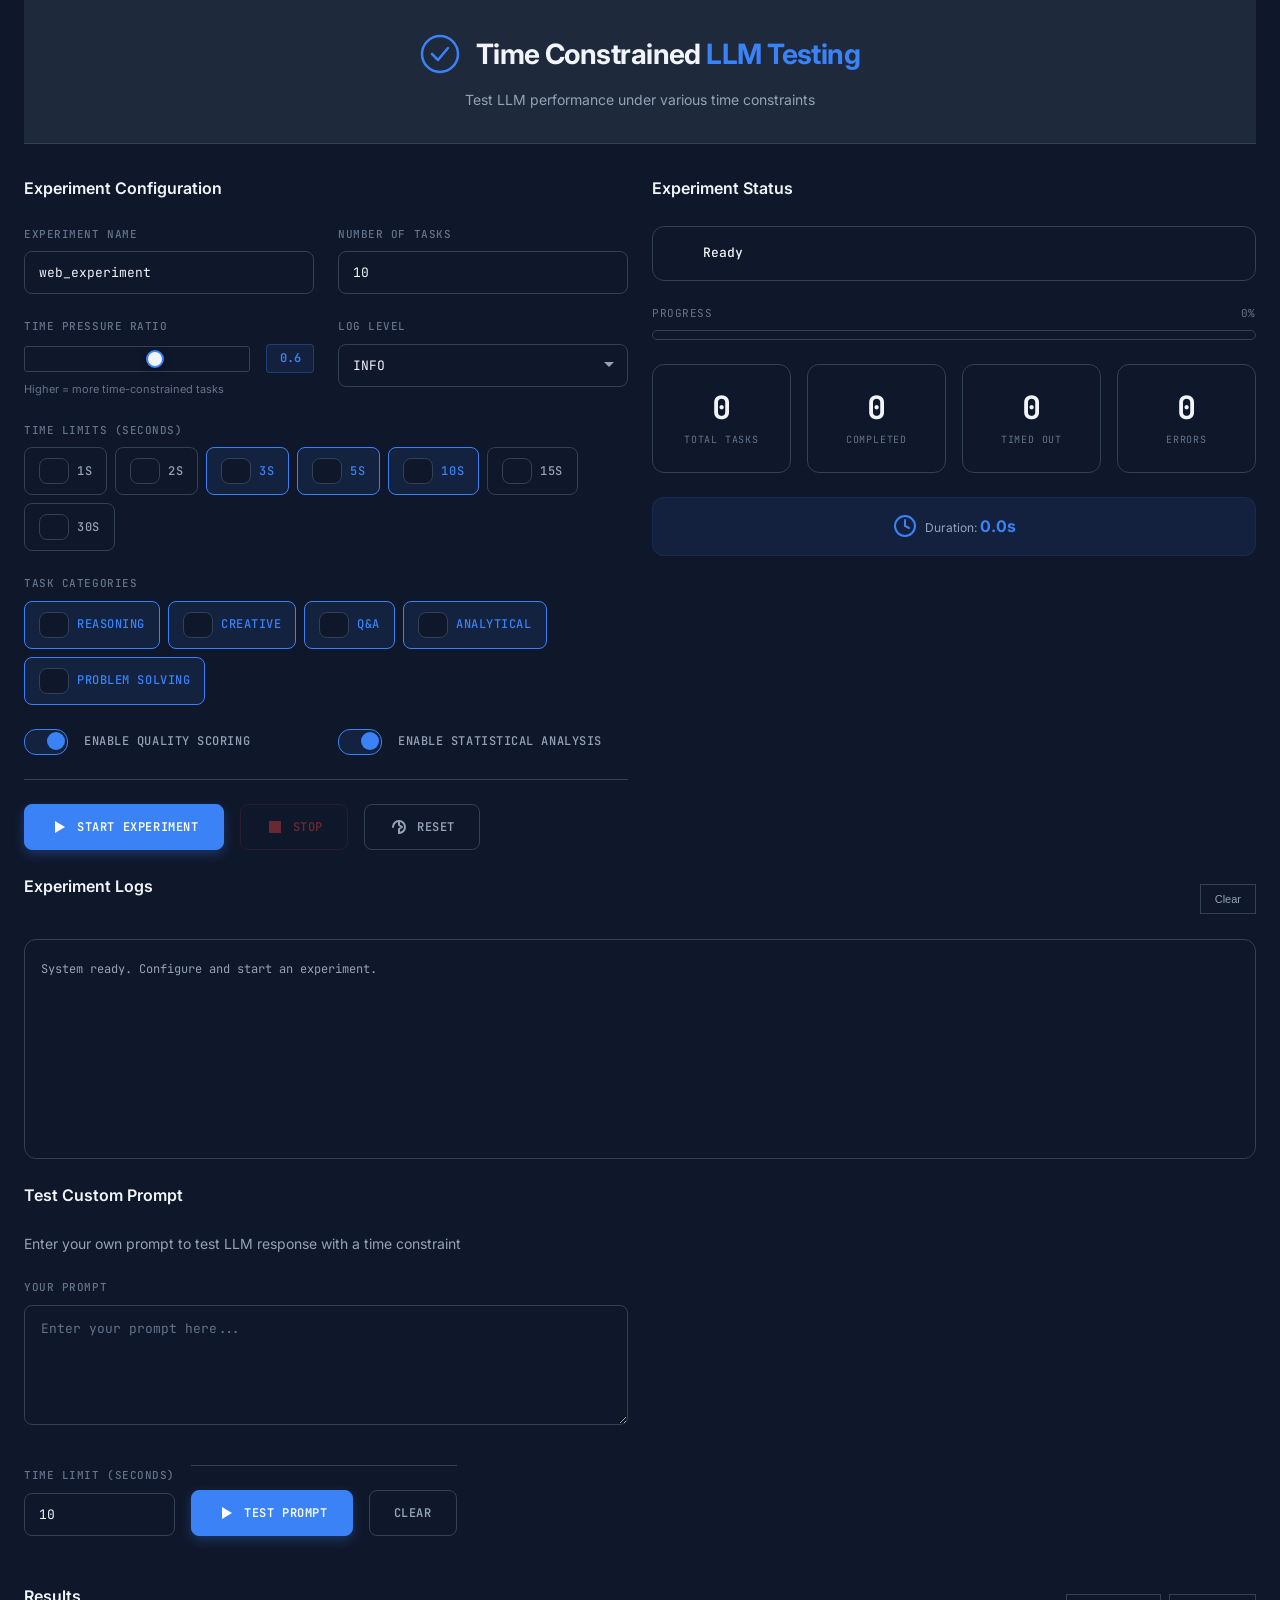
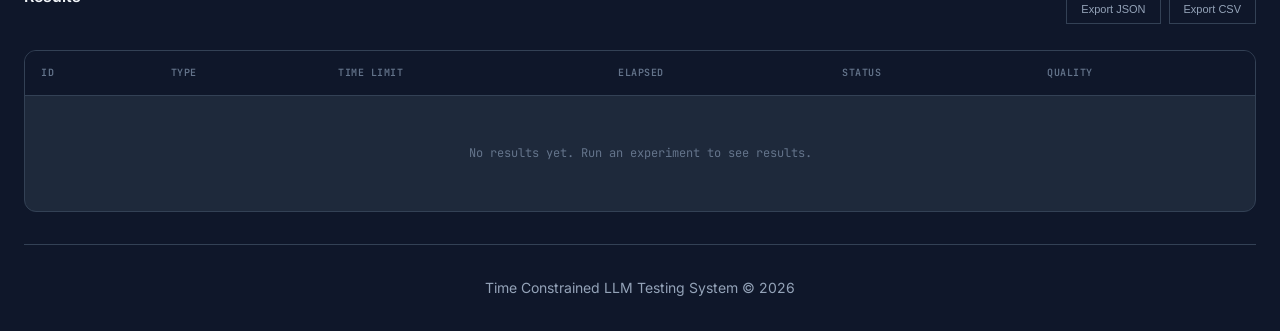
==== templates/experiment.html @ 4fe60a89 "feat: Redesign UI with professional home page and improved styling Changes: - Add new home page (tem" ====
<!DOCTYPE html>
<html lang="en">
<head>
    <meta charset="UTF-8">
    <meta name="viewport" content="width=device-width, initial-scale=1.0">
    <title>Time Constrained LLM Testing System</title>
    <link rel="stylesheet" href="/static/styles.css">
    <link href="https://fonts.googleapis.com/css2?family=Inter:wght@300;400;500;600;700&display=swap" rel="stylesheet">
</head>
<body>
    <div class="container">
        <header class="header">
            <div class="header-content">
                <div class="logo">
                    <svg width="44" height="44" viewBox="0 0 40 40" fill="none" xmlns="http://www.w3.org/2000/svg">
                        <circle cx="20" cy="20" r="18" stroke="#3b82f6" stroke-width="2.5"/>
                        <path d="M12 20L18 26L28 14" stroke="#3b82f6" stroke-width="2.5" stroke-linecap="round" stroke-linejoin="round"/>
                    </svg>
                    <h1>Time Constrained <span>LLM Testing</span></h1>
                </div>
                <p class="subtitle">Test LLM performance under various time constraints</p>
            </div>
        </header>

        <main class="main-content">
            <!-- Configuration Panel -->
            <section class="config-panel">
                <h2>Experiment Configuration</h2>
                <form id="experimentForm">
                    <div class="form-grid">
                        <div class="form-group">
                            <label for="experiment_name">Experiment Name</label>
                            <input type="text" id="experiment_name" name="experiment_name" value="web_experiment" placeholder="Enter experiment name">
                        </div>

                        <div class="form-group">
                            <label for="task_count">Number of Tasks</label>
                            <input type="number" id="task_count" name="task_count" value="10" min="1" max="100">
                        </div>

                        <div class="form-group">
                            <label for="time_pressure_ratio">Time Pressure Ratio</label>
                            <div class="slider-container">
                                <input type="range" id="time_pressure_ratio" name="time_pressure_ratio" min="0" max="1" step="0.1" value="0.6">
                                <span class="slider-value" id="pressure_value">0.6</span>
                            </div>
                            <small>Higher = more time-constrained tasks</small>
                        </div>

                        <div class="form-group">
                            <label for="log_level">Log Level</label>
                            <select id="log_level" name="log_level">
                                <option value="DEBUG">DEBUG</option>
                                <option value="INFO" selected>INFO</option>
                                <option value="WARNING">WARNING</option>
                                <option value="ERROR">ERROR</option>
                            </select>
                        </div>

                        <div class="form-group full-width">
                            <label>Time Limits (seconds)</label>
                            <div class="checkbox-group" id="time_limits">
                                <label class="checkbox-label">
                                    <input type="checkbox" name="time_limits" value="1.0">
                                    <span>1s</span>
                                </label>
                                <label class="checkbox-label">
                                    <input type="checkbox" name="time_limits" value="2.0">
                                    <span>2s</span>
                                </label>
                                <label class="checkbox-label">
                                    <input type="checkbox" name="time_limits" value="3.0" checked>
                                    <span>3s</span>
                                </label>
                                <label class="checkbox-label">
                                    <input type="checkbox" name="time_limits" value="5.0" checked>
                                    <span>5s</span>
                                </label>
                                <label class="checkbox-label">
                                    <input type="checkbox" name="time_limits" value="10.0" checked>
                                    <span>10s</span>
                                </label>
                                <label class="checkbox-label">
                                    <input type="checkbox" name="time_limits" value="15.0">
                                    <span>15s</span>
                                </label>
                                <label class="checkbox-label">
                                    <input type="checkbox" name="time_limits" value="30.0">
                                    <span>30s</span>
                                </label>
                            </div>
                        </div>

                        <div class="form-group full-width">
                            <label>Task Categories</label>
                            <div class="checkbox-group" id="task_categories">
                                <label class="checkbox-label">
                                    <input type="checkbox" name="task_categories" value="reasoning" checked>
                                    <span>Reasoning</span>
                                </label>
                                <label class="checkbox-label">
                                    <input type="checkbox" name="task_categories" value="creative" checked>
                                    <span>Creative</span>
                                </label>
                                <label class="checkbox-label">
                                    <input type="checkbox" name="task_categories" value="qa" checked>
                                    <span>Q&A</span>
                                </label>
                                <label class="checkbox-label">
                                    <input type="checkbox" name="task_categories" value="analytical" checked>
                                    <span>Analytical</span>
                                </label>
                                <label class="checkbox-label">
                                    <input type="checkbox" name="task_categories" value="problem_solving" checked>
                                    <span>Problem Solving</span>
                                </label>
                            </div>
                        </div>

                        <div class="form-group">
                            <label class="switch-label">
                                <input type="checkbox" id="quality_scoring_enabled" name="quality_scoring_enabled" checked>
                                <span class="switch-text">Enable Quality Scoring</span>
                            </label>
                        </div>

                        <div class="form-group">
                            <label class="switch-label">
                                <input type="checkbox" id="statistical_analysis_enabled" name="statistical_analysis_enabled" checked>
                                <span class="switch-text">Enable Statistical Analysis</span>
                            </label>
                        </div>
                    </div>

                    <div class="button-group">
                        <button type="button" id="startBtn" class="btn btn-primary">
                            <svg width="20" height="20" viewBox="0 0 20 20" fill="none">
                                <path d="M6 4L16 10L6 16V4Z" fill="currentColor"/>
                            </svg>
                            Start Experiment
                        </button>
                        <button type="button" id="stopBtn" class="btn btn-danger" disabled>
                            <svg width="20" height="20" viewBox="0 0 20 20" fill="none">
                                <rect x="4" y="4" width="12" height="12" fill="currentColor"/>
                            </svg>
                            Stop
                        </button>
                        <button type="button" id="resetBtn" class="btn btn-secondary">
                            <svg width="20" height="20" viewBox="0 0 20 20" fill="none">
                                <path d="M4 10C4 6.686 6.686 4 10 4C13.314 4 16 6.686 16 10C16 13.314 13.314 16 10 16" stroke="currentColor" stroke-width="2" stroke-linecap="round"/>
                                <path d="M10 4V8L13 10L10 12V16" stroke="currentColor" stroke-width="2" stroke-linecap="round" stroke-linejoin="round"/>
                            </svg>
                            Reset
                        </button>
                    </div>
                </form>
            </section>

            <!-- Status Panel -->
            <section class="status-panel">
                <h2>Experiment Status</h2>
                <div class="status-indicator">
                    <div class="status-dot" id="statusDot"></div>
                    <span id="statusText">Ready</span>
                </div>
                
                <div class="progress-container">
                    <div class="progress-info">
                        <span>Progress</span>
                        <span id="progressText">0%</span>
                    </div>
                    <div class="progress-bar">
                        <div class="progress-fill" id="progressFill" style="width: 0%"></div>
                    </div>
                </div>

                <div class="stats-grid">
                    <div class="stat-card">
                        <div class="stat-value" id="totalTasks">0</div>
                        <div class="stat-label">Total Tasks</div>
                    </div>
                    <div class="stat-card">
                        <div class="stat-value" id="completedTasks">0</div>
                        <div class="stat-label">Completed</div>
                    </div>
                    <div class="stat-card">
                        <div class="stat-value" id="timedOutTasks">0</div>
                        <div class="stat-label">Timed Out</div>
                    </div>
                    <div class="stat-card">
                        <div class="stat-value" id="errorTasks">0</div>
                        <div class="stat-label">Errors</div>
                    </div>
                </div>

                <div class="duration-display">
                    <svg width="24" height="24" viewBox="0 0 24 24" fill="none">
                        <circle cx="12" cy="12" r="10" stroke="currentColor" stroke-width="2"/>
                        <path d="M12 6V12L16 14" stroke="currentColor" stroke-width="2" stroke-linecap="round"/>
                    </svg>
                    <span>Duration: <strong id="duration">0.0s</strong></span>
                </div>
            </section>

            <!-- Logs Panel -->
            <section class="logs-panel">
                <div class="logs-header">
                    <h2>Experiment Logs</h2>
                    <button type="button" id="clearLogsBtn" class="btn-small">Clear</button>
                </div>
                <div class="logs-container" id="logsContainer">
                    <div class="log-entry system">System ready. Configure and start an experiment.</div>
                </div>
            </section>

            <!-- Custom Prompt Testing Section -->
            <section class="prompt-test-panel">
                <h2>Test Custom Prompt</h2>
                <p class="section-description">Enter your own prompt to test LLM response with a time constraint</p>
                
                <div class="prompt-test-form">
                    <div class="form-group full-width">
                        <label for="customPrompt">Your Prompt</label>
                        <textarea id="customPrompt" name="customPrompt" rows="4" placeholder="Enter your prompt here..."></textarea>
                    </div>
                    
                    <div class="form-group">
                        <label for="promptTimeLimit">Time Limit (seconds)</label>
                        <input type="number" id="promptTimeLimit" name="promptTimeLimit" value="10" min="1" max="120" step="1">
                    </div>
                    
                    <div class="button-group">
                        <button type="button" id="testPromptBtn" class="btn btn-primary">
                            <svg width="20" height="20" viewBox="0 0 20 20" fill="none">
                                <path d="M6 4L16 10L6 16V4Z" fill="currentColor"/>
                            </svg>
                            Test Prompt
                        </button>
                        <button type="button" id="clearPromptBtn" class="btn btn-secondary">
                            Clear
                        </button>
                    </div>
                </div>
                
                <!-- Prompt Test Results -->
                <div class="prompt-test-results" id="promptTestResults" style="display: none;">
                    <h3>Response</h3>
                    <div class="result-meta">
                        <span class="meta-item">
                            <strong>Status:</strong> <span id="promptStatus">-</span>
                        </span>
                        <span class="meta-item">
                            <strong>Time Elapsed:</strong> <span id="promptTimeElapsed">-</span>
                        </span>
                        <span class="meta-item">
                            <strong>Tokens:</strong> <span id="promptTokens">-</span>
                        </span>
                    </div>
                    <div class="response-content" id="promptResponseContent">
                        <!-- Response content will appear here -->
                    </div>
                </div>
            </section>

            <!-- Results Panel -->
            <section class="results-panel" id="resultsPanel">
                <div class="results-header">
                    <h2>Results</h2>
                    <div class="results-actions">
                        <button type="button" id="exportJsonBtn" class="btn-small" disabled>Export JSON</button>
                        <button type="button" id="exportCsvBtn" class="btn-small" disabled>Export CSV</button>
                    </div>
                </div>

                <!-- Statistics Summary -->
                <div class="results-summary" id="resultsSummary" style="display: none;">
                    <h3>Statistics Summary</h3>
                    <div class="summary-grid">
                        <div class="summary-item">
                            <span class="summary-label">Total Tasks</span>
                            <span class="summary-value" id="statTotalTasks">-</span>
                        </div>
                        <div class="summary-item">
                            <span class="summary-label">Completion Rate</span>
                            <span class="summary-value" id="statCompletionRate">-</span>
                        </div>
                        <div class="summary-item">
                            <span class="summary-label">Avg Response Time</span>
                            <span class="summary-value" id="statAvgResponseTime">-</span>
                        </div>
                        <div class="summary-item">
                            <span class="summary-label">Avg Quality Score</span>
                            <span class="summary-value" id="statAvgQuality">-</span>
                        </div>
                        <div class="summary-item">
                            <span class="summary-label">Avg Output Length</span>
                            <span class="summary-value" id="statAvgOutput">-</span>
                        </div>
                        <div class="summary-item">
                            <span class="summary-label">Success Rate</span>
                            <span class="summary-value" id="statSuccessRate">-</span>
                        </div>
                    </div>
                </div>

                <!-- Results Table -->
                <div class="results-table-container">
                    <table class="results-table" id="resultsTable">
                        <thead>
                            <tr>
                                <th>ID</th>
                                <th>Type</th>
                                <th>Time Limit</th>
                                <th>Elapsed</th>
                                <th>Status</th>
                                <th>Quality</th>
                            </tr>
                        </thead>
                        <tbody id="resultsBody">
                            <tr class="empty-row">
                                <td colspan="6">No results yet. Run an experiment to see results.</td>
                            </tr>
                        </tbody>
                    </table>
                </div>
            </section>
        </main>

        <footer class="footer">
            <p>Time Constrained LLM Testing System &copy; 2026</p>
        </footer>
    </div>

    <script src="/static/app.js"></script>
</body>
</html>
---- static/styles.css ----
/* ==========================================================================
   Time Constrained LLM Testing System
   Professional Dark Theme - Clean & Modern
   ========================================================================== */

/* Google Fonts */
@import url('https://fonts.googleapis.com/css2?family=Inter:wght@300;400;500;600;700&family=JetBrains+Mono:wght@400;500&display=swap');

/* ============================================
   CSS Variables - Design Tokens
   ============================================ */
:root {
    /* Background Colors */
    --bg-primary: #0f172a;
    --bg-secondary: #1e293b;
    --bg-tertiary: #334155;
    --bg-input: #0f172a;
    
    /* Border Colors */
    --border-color: #334155;
    --border-light: #475569;
    
    /* Accent Color - Blue */
    --accent: #3b82f6;
    --accent-hover: #60a5f9;
    --accent-bg: rgba(59, 130, 246, 0.1);
    --accent-border: rgba(59, 130, 246, 0.3);
    
    /* Status Colors */
    --success: #22c55e;
    --success-bg: rgba(34, 197, 94, 0.1);
    --success-border: rgba(34, 197, 94, 0.3);
    --warning: #f59e0b;
    --warning-bg: rgba(245, 158, 9, 0.1);
    --warning-border: rgba(245, 158, 9, 0.3);
    --error: #ef4444;
    --error-bg: rgba(239, 68, 68, 0.1);
    --error-border: rgba(239, 68, 68, 0.3);
    --info: #3b82f6;
    --info-bg: rgba(59, 130, 246, 0.1);
    
    /* Text Colors */
    --text-primary: #f1f5f9;
    --text-secondary: #94a3b8;
    --text-muted: #64748b;
    
    /* Fonts */
    --font-sans: 'Inter', -apple-system, BlinkMacSystemFont, 'Segoe UI', sans-serif;
    --font-mono: 'JetBrains Mono', 'Fira Code', 'Consolas', monospace;
    
    /* Spacing */
    --space-xs: 4px;
    --space-sm: 8px;
    --space-md: 16px;
    --space-lg: 24px;
    --space-xl: 32px;
    --space-2xl: 48px;
    
    /* Border Radius */
    --radius-sm: 4px;
    --radius-md: 8px;
    --radius-lg: 12px;
    --radius-xl: 16px;
    
    /* Transitions */
    --transition: 0.2s ease;
}

/* ============================================
   Base Reset
   ============================================ */
*, *::before, *::after {
    box-sizing: border-box;
    margin: 0;
    padding: 0;
}

html {
    font-size: 16px;
    -webkit-font-smoothing: antialiased;
    scrollbar-width: thin;
    scrollbar-color: var(--border-color) var(--bg-primary);
}

body {
    font-family: var(--font-sans);
    font-size: 14px;
    line-height: 1.6;
    color: var(--text-primary);
    background-color: var(--bg-primary);
    min-height: 100vh;
}

/* ============================================
   Layout
   ============================================ */
.container {
    max-width: 1400px;
    margin: 0 auto;
    padding: 0 var(--space-lg);
}

.main-content {
    display: grid;
    grid-template-columns: 1fr 1fr;
    gap: var(--space-lg);
    margin-bottom: var(--space-lg);
}

/* ============================================
   Header
   ============================================ */
.header {
    background: var(--bg-secondary);
    border-bottom: 1px solid var(--border-color);
    padding: var(--space-xl) 0;
    margin-bottom: var(--space-xl);
}

.header-content {
    display: flex;
    flex-direction: column;
    align-items: center;
    text-align: center;
    gap: var(--space-sm);
}

.logo {
    display: flex;
    align-items: center;
    gap: var(--space-md);
}

.logo svg {
    width: 40px;
    height: 40px;
}

.logo h1 {
    font-family: var(--font-sans);
    font-size: 28px;
    font-weight: 700;
    color: var(--text-primary);
    letter-spacing: -0.02em;
}

.logo h1 span {
    color: var(--accent);
}

.subtitle {
    font-size: 14px;
    color: var(--text-secondary);
    margin-top: var(--space-xs);
}

/* ============================================
   Panels
   ============================================ */
.panel {
    background: var(--bg-secondary);
    border: 1px solid var(--border-color);
    border-radius: var(--radius-xl);
    padding: var(--space-lg);
    transition: all var(--transition);
}

.panel:hover {
    border-color: var(--border-light);
    transform: translateY(-2px);
    box-shadow: 0 8px 24px rgba(0, 0, 0, 0.2);
}

.panel-title {
    font-size: 12px;
    font-weight: 600;
    color: var(--text-secondary);
    text-transform: uppercase;
    letter-spacing: 0.05em;
    margin-bottom: var(--space-lg);
    padding-bottom: var(--space-md);
    border-bottom: 1px solid var(--border-color);
    display: flex;
    align-items: center;
    gap: var(--space-sm);
}

.panel-title::before {
    content: '';
    width: 3px;
    height: 14px;
    background: var(--accent);
    border-radius: 2px;
}

.config-panel { grid-column: 1 / 2; grid-row: 1 / 2; }
.status-panel { grid-column: 2 / 3; grid-row: 1 / 2; }
.logs-panel { grid-column: 1 / 3; }
.results-panel { grid-column: 1 / 3; }

/* ============================================
   Typography
   ============================================ */
h2 {
    font-size: 16px;
    font-weight: 600;
    color: var(--text-primary);
    margin-bottom: var(--space-lg);
}

h3 {
    font-size: 12px;
    font-weight: 600;
    color: var(--text-secondary);
    text-transform: uppercase;
    letter-spacing: 0.05em;
    margin-bottom: var(--space-md);
}

p {
    color: var(--text-secondary);
    font-size: 14px;
}

/* ============================================
   Form Elements
   ============================================ */
.form-grid {
    display: grid;
    grid-template-columns: 1fr 1fr;
    gap: var(--space-lg);
}

.form-group {
    display: flex;
    flex-direction: column;
    gap: var(--space-sm);
}

.form-group.full-width {
    grid-column: 1 / -1;
}

.form-group label {
    font-family: var(--font-mono);
    font-size: 11px;
    font-weight: 500;
    color: var(--text-muted);
    text-transform: uppercase;
    letter-spacing: 0.05em;
}

.form-group input,
.form-group select,
.form-group textarea {
    font-family: var(--font-mono);
    font-size: 13px;
    color: var(--text-primary);
    background: var(--bg-input);
    border: 1px solid var(--border-color);
    border-radius: var(--radius-md);
    padding: 12px 14px;
    transition: all var(--transition);
    outline: none;
    appearance: none;
}

.form-group input:hover,
.form-group select:hover,
.form-group textarea:hover {
    border-color: var(--border-light);
}

.form-group input:focus,
.form-group select:focus,
.form-group textarea:focus {
    border-color: var(--accent);
    box-shadow: 0 0 0 3px var(--accent-bg);
}

.form-group input::placeholder,
.form-group textarea::placeholder {
    color: var(--text-muted);
}

.form-group input:disabled,
.form-group select:disabled {
    opacity: 0.5;
    cursor: not-allowed;
}

.form-group select {
    background-image: url("data:image/svg+xml,%3Csvg xmlns='http://www.w3.org/2000/svg' width='12' height='12' viewBox='0 0 12 12'%3E%3Cpath fill='%2394a3b8' d='M6 8L1 3h10z'/%3E%3C/svg%3E");
    background-repeat: no-repeat;
    background-position: right 12px center;
    padding-right: 36px;
    cursor: pointer;
}

.form-group small {
    font-size: 11px;
    color: var(--text-muted);
    line-height: 1.5;
}

/* ============================================
   Slider
   ============================================ */
.slider-container {
    display: flex;
    align-items: center;
    gap: var(--space-md);
}

.slider-container input[type="range"] {
    flex: 1;
    height: 6px;
    -webkit-appearance: none;
    background: var(--bg-input);
    border: 1px solid var(--border-color);
    border-radius: 3px;
    outline: none;
    cursor: pointer;
}

.slider-container input[type="range"]::-webkit-slider-thumb {
    -webkit-appearance: none;
    width: 18px;
    height: 18px;
    background: var(--text-primary);
    border: 2px solid var(--accent);
    border-radius: 50%;
    cursor: pointer;
    transition: transform var(--transition);
    box-shadow: 0 2px 8px rgba(0, 0, 0, 0.3);
}

.slider-container input[type="range"]::-webkit-slider-thumb:hover {
    transform: scale(1.1);
    box-shadow: 0 0 0 4px var(--accent-bg), 0 4px 12px rgba(0, 0, 0, 0.4);
}

.slider-value {
    font-family: var(--font-mono);
    font-size: 12px;
    font-weight: 600;
    color: var(--accent);
    background: var(--accent-bg);
    border: 1px solid var(--accent-border);
    padding: 4px 10px;
    border-radius: var(--radius-sm);
    min-width: 48px;
    text-align: center;
}

/* ============================================
   Checkbox
   ============================================ */
.checkbox-group {
    display: flex;
    flex-wrap: wrap;
    gap: var(--space-sm);
}

.checkbox-label {
    display: flex;
    align-items: center;
    gap: var(--space-sm);
    padding: 10px 14px;
    background: var(--bg-input);
    border: 1px solid var(--border-color);
    border-radius: var(--radius-md);
    cursor: pointer;
    transition: all var(--transition);
    user-select: none;
}

.checkbox-label:hover {
    border-color: var(--border-light);
    background: var(--bg-tertiary);
}

.checkbox-label:has(input:checked) {
    border-color: var(--accent);
    background: var(--accent-bg);
}

.checkbox-label:has(input:checked) span {
    color: var(--accent);
}

.checkbox-label input[type="checkbox"] {
    width: 14px;
    height: 14px;
    accent-color: var(--accent);
    cursor: pointer;
}

.checkbox-label span {
    font-family: var(--font-mono);
    font-size: 12px;
    color: var(--text-secondary);
}

/* ============================================
   Switch Toggle
   ============================================ */
.switch-label {
    display: flex;
    align-items: center;
    gap: var(--space-md);
    cursor: pointer;
    user-select: none;
}

.switch-label input[type="checkbox"] {
    width: 44px;
    height: 24px;
    -webkit-appearance: none;
    background: var(--bg-input);
    border: 1px solid var(--border-color);
    border-radius: 12px;
    position: relative;
    cursor: pointer;
    transition: all var(--transition);
    outline: none;
}

.switch-label input[type="checkbox"]::before {
    content: '';
    position: absolute;
    width: 18px;
    height: 18px;
    background: var(--text-muted);
    border-radius: 50%;
    top: 2px;
    left: 2px;
    transition: all var(--transition);
}

.switch-label input[type="checkbox"]:checked {
    background: var(--accent-bg);
    border-color: var(--accent);
}

.switch-label input[type="checkbox"]:checked::before {
    background: var(--accent);
    transform: translateX(20px);
}

.switch-label .switch-text {
    font-size: 12px;
    color: var(--text-secondary);
}

/* ============================================
   Buttons
   ============================================ */
.button-group {
    display: flex;
    gap: var(--space-md);
    margin-top: var(--space-lg);
    padding-top: var(--space-lg);
    border-top: 1px solid var(--border-color);
}

.btn {
    display: inline-flex;
    align-items: center;
    justify-content: center;
    gap: var(--space-sm);
    padding: 12px 24px;
    font-family: var(--font-mono);
    font-size: 12px;
    font-weight: 600;
    text-transform: uppercase;
    letter-spacing: 0.05em;
    border: 1px solid transparent;
    border-radius: var(--radius-md);
    cursor: pointer;
    transition: all var(--transition);
    outline: none;
    text-decoration: none;
}

.btn:hover {
    transform: translateY(-2px);
}

.btn:focus-visible {
    box-shadow: 0 0 0 3px var(--accent-bg);
}

.btn:disabled {
    opacity: 0.4;
    cursor: not-allowed;
    transform: none;
}

.btn-primary {
    background: var(--accent);
    color: white;
    border-color: var(--accent);
    box-shadow: 0 4px 12px rgba(59, 130, 246, 0.3);
}

.btn-primary:hover:not(:disabled) {
    background: var(--accent-hover);
    border-color: var(--accent-hover);
    box-shadow: 0 6px 20px rgba(59, 130, 246, 0.4);
}

.btn-secondary {
    background: transparent;
    color: var(--text-secondary);
    border-color: var(--border-color);
}

.btn-secondary:hover:not(:disabled) {
    background: var(--bg-tertiary);
    border-color: var(--border-light);
    color: var(--text-primary);
}

.btn-danger {
    background: transparent;
    color: var(--error);
    border-color: var(--error-border);
}

.btn-danger:hover:not(:disabled) {
    background: var(--error-bg);
    border-color: var(--error);
}

.btn-small {
    padding: 8px 14px;
    font-size: 11px;
    background: var(--bg-input);
    color: var(--text-secondary);
    border: 1px solid var(--border-color);
}

.btn-small:hover:not(:disabled) {
    border-color: var(--accent);
    color: var(--accent);
    background: var(--accent-bg);
}

/* ============================================
   Status Indicator
   ============================================ */
.status-indicator {
    display: flex;
    align-items: center;
    gap: var(--space-md);
    padding: var(--space-md) var(--space-lg);
    background: var(--bg-input);
    border: 1px solid var(--border-color);
    border-radius: var(--radius-lg);
    margin-bottom: var(--space-lg);
}

.status-dot {
    width: 10px;
    height: 10px;
    border-radius: 50%;
    flex-shrink: 0;
}

.status-dot.idle { background: var(--text-muted); }
.status-dot.running { background: var(--success); animation: pulse 1.5s ease-in-out infinite; }
.status-dot.completed { background: var(--info); }
.status-dot.error { background: var(--error); }
.status-dot.stopped { background: var(--warning); }

@keyframes pulse {
    0%, 100% { opacity: 1; box-shadow: 0 0 0 3px var(--success-bg); }
    50% { opacity: 0.7; box-shadow: 0 0 0 6px var(--success-bg); }
}

#statusText {
    font-family: var(--font-mono);
    font-size: 13px;
    font-weight: 500;
    color: var(--text-primary);
}

/* ============================================
   Progress Bar
   ============================================ */
.progress-container {
    margin-bottom: var(--space-lg);
}

.progress-info {
    display: flex;
    justify-content: space-between;
    margin-bottom: var(--space-sm);
    font-family: var(--font-mono);
    font-size: 11px;
    color: var(--text-muted);
    text-transform: uppercase;
    letter-spacing: 0.05em;
}

.progress-bar {
    height: 10px;
    background: var(--bg-input);
    border: 1px solid var(--border-color);
    border-radius: 5px;
    overflow: hidden;
}

.progress-fill {
    height: 100%;
    background: linear-gradient(90deg, var(--accent), var(--accent-hover));
    border-radius: 5px;
    transition: width 0.4s ease;
    position: relative;
    overflow: hidden;
}

.progress-fill::after {
    content: '';
    position: absolute;
    top: 0;
    left: 0;
    right: 0;
    bottom: 0;
    background: linear-gradient(90deg, transparent, rgba(255,255,255,0.2), transparent);
    animation: shimmer 2s infinite;
}

@keyframes shimmer {
    0% { transform: translateX(-100%); }
    100% { transform: translateX(100%); }
}

/* ============================================
   Stats Grid
   ============================================ */
.stats-grid {
    display: grid;
    grid-template-columns: repeat(4, 1fr);
    gap: var(--space-md);
    margin-bottom: var(--space-lg);
}

.stat-card {
    background: var(--bg-input);
    padding: var(--space-lg);
    border-radius: var(--radius-lg);
    text-align: center;
    border: 1px solid var(--border-color);
    transition: all var(--transition);
}

.stat-card:hover {
    border-color: var(--accent);
    transform: translateY(-4px);
    box-shadow: 0 8px 24px rgba(0, 0, 0, 0.2);
}

.stat-value {
    font-family: var(--font-mono);
    font-size: 32px;
    font-weight: 700;
    color: var(--text-primary);
    line-height: 1.2;
}

.stat-label {
    font-family: var(--font-mono);
    font-size: 10px;
    color: var(--text-muted);
    text-transform: uppercase;
    letter-spacing: 0.08em;
    margin-top: var(--space-xs);
}

.duration-display {
    display: flex;
    align-items: center;
    justify-content: center;
    gap: var(--space-sm);
    padding: var(--space-md);
    background: var(--info-bg);
    border: 1px solid var(--info-bg);
    border-radius: var(--radius-lg);
    font-size: 12px;
    color: var(--text-secondary);
}

.duration-display svg {
    color: var(--info);
}

.duration-display strong {
    color: var(--info);
    font-size: 16px;
}

/* ============================================
   Logs
   ============================================ */
.logs-header {
    display: flex;
    justify-content: space-between;
    align-items: center;
    margin-bottom: var(--space-md);
}

.logs-container {
    height: 220px;
    overflow-y: auto;
    background: var(--bg-input);
    border: 1px solid var(--border-color);
    border-radius: var(--radius-lg);
    padding: var(--space-md);
    font-family: var(--font-mono);
    font-size: 12px;
    scroll-behavior: smooth;
}

.log-entry {
    color: var(--text-secondary);
    padding: var(--space-xs) 0;
    border-bottom: 1px solid var(--border-color);
    display: flex;
    gap: var(--space-md);
    line-height: 1.5;
}

.log-entry:last-child { border-bottom: none; }
.log-entry.info { color: var(--info); }
.log-entry.warning { color: var(--warning); }
.log-entry.error { color: var(--error); }
.log-entry.success { color: var(--success); }

.log-entry .timestamp {
    color: var(--text-muted);
    flex-shrink: 0;
}

/* ================================= Table
   ============================================
   Results=========== */
.results-header {
    display: flex;
    justify-content: space-between;
    align-items: center;
    margin-bottom: var(--space-md);
}

.results-actions {
    display: flex;
    gap: var(--space-sm);
}

.results-summary {
    background: var(--bg-input);
    padding: var(--space-lg);
    border-radius: var(--radius-lg);
    margin-bottom: var(--space-lg);
    border: 1px solid var(--border-color);
}

.summary-grid {
    display: grid;
    grid-template-columns: repeat(3, 1fr);
    gap: var(--space-md);
}

.summary-item {
    display: flex;
    justify-content: space-between;
    align-items: center;
    padding: var(--space-sm) 0;
    border-bottom: 1px solid var(--border-color);
}

.summary-item:last-child { border-bottom: none; }

.summary-label {
    font-family: var(--font-mono);
    font-size: 11px;
    color: var(--text-muted);
    text-transform: uppercase;
    letter-spacing: 0.05em;
}

.summary-value {
    font-family: var(--font-mono);
    font-weight: 600;
    color: var(--text-primary);
    font-size: 13px;
}

.results-table-container {
    overflow-x: auto;
    border-radius: var(--radius-lg);
    border: 1px solid var(--border-color);
    background: var(--bg-secondary);
}

.results-table {
    width: 100%;
    border-collapse: collapse;
    font-family: var(--font-mono);
    font-size: 12px;
}

.results-table th,
.results-table td {
    padding: 14px 16px;
    text-align: left;
    border-bottom: 1px solid var(--border-color);
}

.results-table th {
    font-weight: 600;
    color: var(--text-muted);
    background: var(--bg-primary);
    text-transform: uppercase;
    font-size: 10px;
    letter-spacing: 0.05em;
    position: sticky;
    top: 0;
}

.results-table tbody tr {
    transition: background var(--transition);
}

.results-table tbody tr:hover {
    background: var(--bg-tertiary);
}

.results-table tbody tr:last-child td {
    border-bottom: none;
}

.results-table .empty-row td {
    text-align: center;
    color: var(--text-muted);
    padding: 48px;
}

/* ============================================
   Status Badges
   ============================================ */
.status-badge {
    display: inline-flex;
    align-items: center;
    gap: 4px;
    padding: 4px 10px;
    border-radius: var(--radius-sm);
    font-family: var(--font-mono);
    font-size: 10px;
    font-weight: 600;
    text-transform: uppercase;
    letter-spacing: 0.05em;
}

.status-badge.completed {
    background: var(--success-bg);
    color: var(--success);
    border: 1px solid var(--success-border);
}

.status-badge.timeout,
.status-badge.timed_out {
    background: var(--warning-bg);
    color: var(--warning);
    border: 1px solid var(--warning-border);
}

.status-badge.error {
    background: var(--error-bg);
    color: var(--error);
    border: 1px solid var(--error-border);
}

.status-badge.pending {
    background: var(--bg-tertiary);
    color: var(--text-muted);
    border: 1px solid var(--border-color);
}

/* ============================================
   Prompt Test Panel
   ============================================ */
.prompt-test-panel .section-description {
    color: var(--text-secondary);
    font-size: 14px;
    margin-bottom: var(--space-lg);
}

.prompt-test-form {
    display: flex;
    flex-wrap: wrap;
    gap: var(--space-md);
    align-items: flex-end;
    margin-bottom: var(--space-lg);
}

.prompt-test-form .form-group {
    margin-bottom: 0;
}

.prompt-test-form .full-width {
    flex: 1 1 100%;
}

.prompt-test-form textarea {
    width: 100%;
    padding: 14px 16px;
    border: 1px solid var(--border-color);
    border-radius: var(--radius-md);
    background: var(--bg-input);
    color: var(--text-primary);
    font-family: var(--font-mono);
    font-size: 13px;
    resize: vertical;
    min-height: 120px;
}

.prompt-test-form textarea:focus {
    outline: none;
    border-color: var(--accent);
    box-shadow: 0 0 0 3px var(--accent-bg);
}

.prompt-test-results {
    margin-top: var(--space-lg);
    padding-top: var(--space-lg);
    border-top: 1px solid var(--border-color);
}

.prompt-test-results h3 {
    margin-bottom: var(--space-md);
}

.prompt-test-results .result-meta {
    display: flex;
    flex-wrap: wrap;
    gap: var(--space-lg);
    margin-bottom: var(--space-md);
    padding: var(--space-md);
    background: var(--bg-input);
    border-radius: var(--radius-md);
}

.prompt-test-results .meta-item {
    font-size: 12px;
    color: var(--text-secondary);
}

.prompt-test-results .meta-item strong {
    color: var(--text-primary);
}

.prompt-test-results .response-content {
    padding: var(--space-md);
    background: var(--bg-input);
    border: 1px solid var(--border-color);
    border-radius: var(--radius-md);
    font-family: var(--font-mono);
    font-size: 12px;
    line-height: 1.6;
    white-space: pre-wrap;
    word-wrap: break-word;
    max-height: 300px;
    overflow-y: auto;
}

/* ============================================
   Footer
   ============================================ */
.footer {
    text-align: center;
    padding: var(--space-xl);
    font-size: 12px;
    color: var(--text-muted);
    border-top: 1px solid var(--border-color);
    margin-top: var(--space-xl);
}

/* ============================================
   Scrollbar
   ============================================ */
::-webkit-scrollbar {
    width: 8px;
    height: 8px;
}

::-webkit-scrollbar-track {
    background: var(--bg-primary);
}

::-webkit-scrollbar-thumb {
    background: var(--border-color);
    border-radius: 4px;
}

::-webkit-scrollbar-thumb:hover {
    background: var(--border-light);
}

/* ============================================
   Responsive Design
   ============================================ */
@media (max-width: 1200px) {
    .main-content {
        grid-template-columns: 1fr;
    }
    
    .config-panel,
    .status-panel,
    .logs-panel,
    .results-panel {
        grid-column: 1;
    }
    
    .stats-grid {
        grid-template-columns: repeat(2, 1fr);
    }
    
    .summary-grid {
        grid-template-columns: repeat(2, 1fr);
    }
}

@media (max-width: 768px) {
    .container {
        padding: 0 var(--space-md);
    }
    
    .header {
        padding: var(--space-lg) 0;
    }
    
    .logo {
        flex-direction: column;
        gap: var(--space-sm);
    }
    
    .logo h1 {
        font-size: 22px;
        text-align: center;
    }
    
    .subtitle {
        font-size: 13px;
        text-align: center;
    }
    
    .form-grid {
        grid-template-columns: 1fr;
    }
    
    .button-group {
        flex-direction: column;
    }
    
    .button-group .btn {
        width: 100%;
        justify-content: center;
    }
    
    .stats-grid {
        grid-template-columns: 1fr 1fr;
    }
    
    .summary-grid {
        grid-template-columns: 1fr;
    }
    
    .checkbox-group {
        flex-direction: column;
    }
    
    .logs-container {
        height: 180px;
    }
}

/* ============================================
   Reduced Motion
   ============================================ */
@media (prefers-reduced-motion: reduce) {
    *,
    *::before,
    *::after {
        animation-duration: 0.01ms !important;
        animation-iteration-count: 1 !important;
        transition-duration: 0.01ms !important;
    }
}
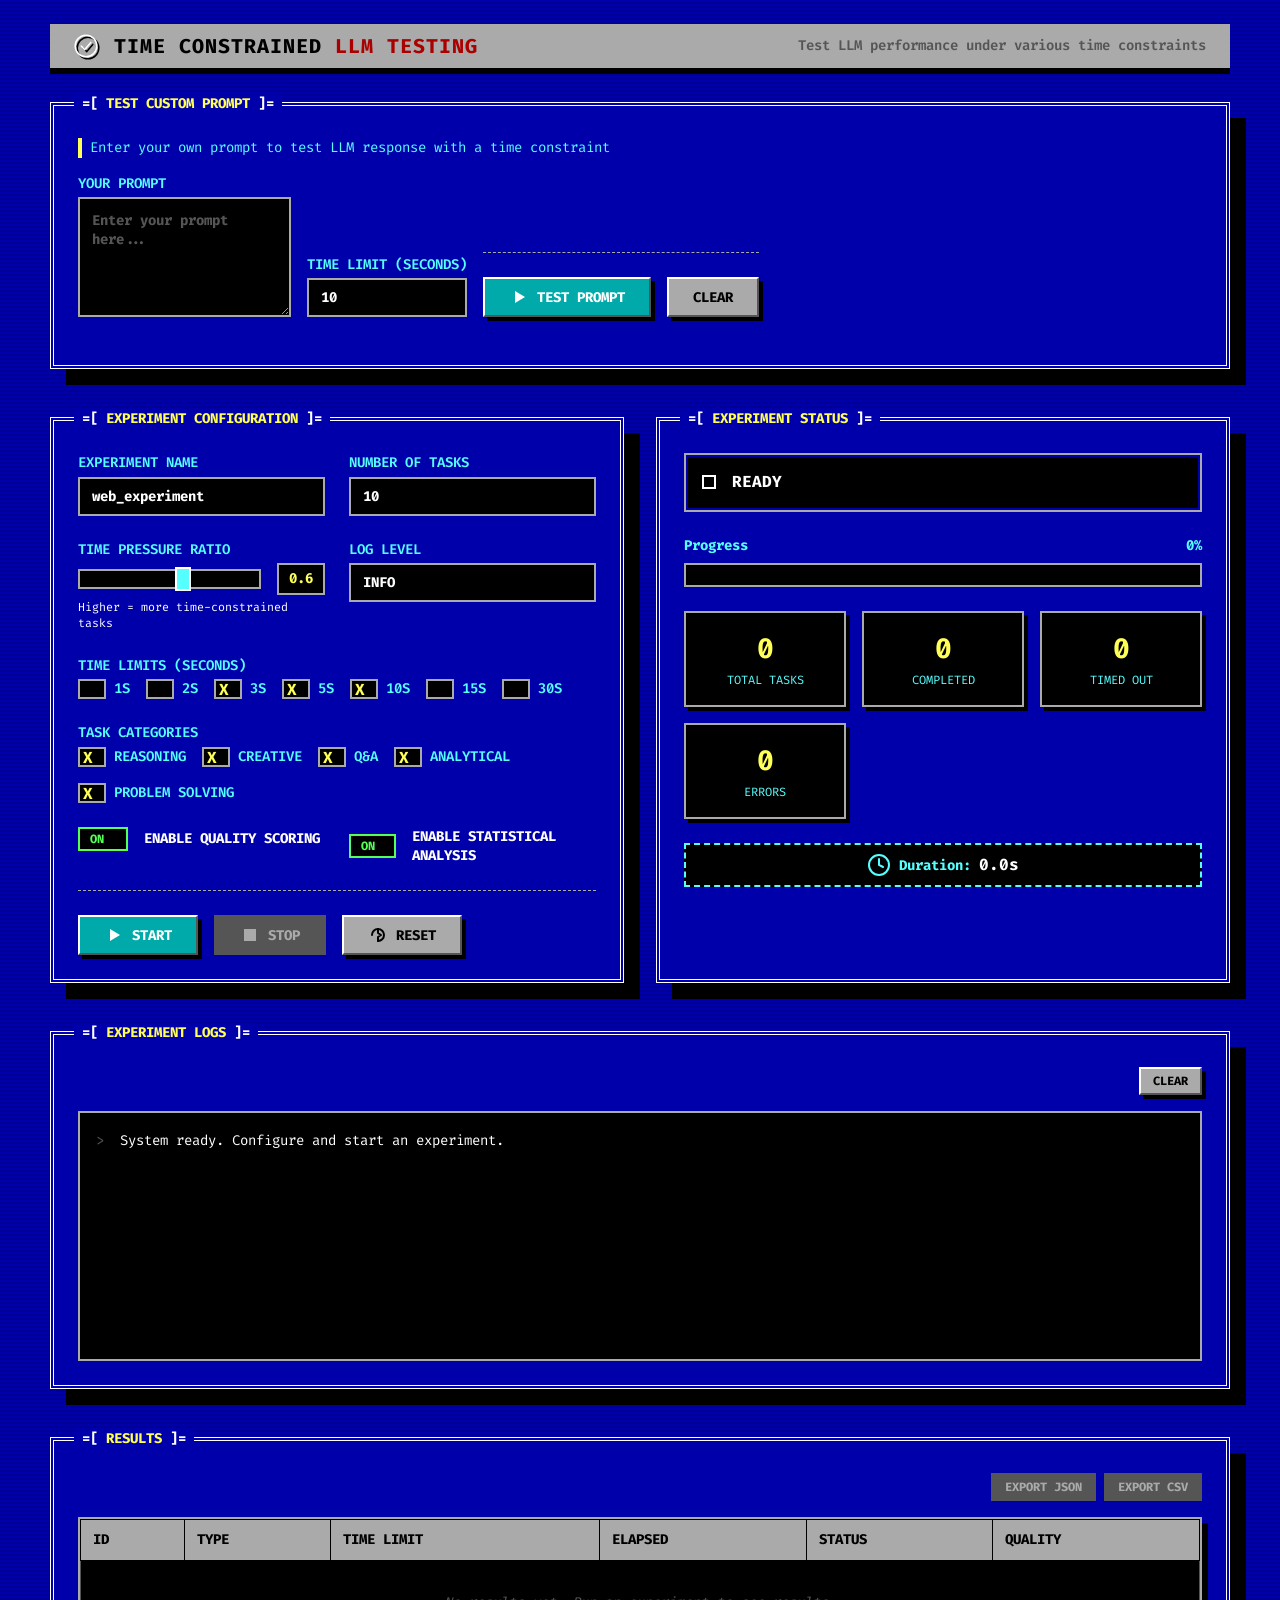
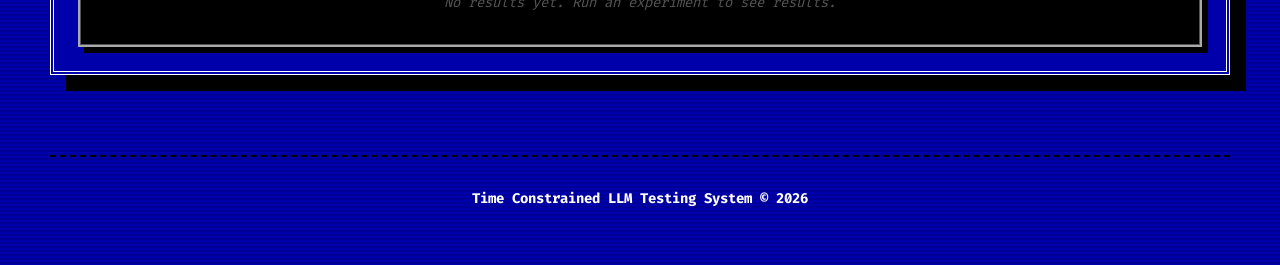
==== commit 6e45a1e0: "Update UI: improve experiment and home page designs" ====
--- a/templates/experiment.html
+++ b/templates/experiment.html
@@ -5,7 +5,7 @@
     <meta name="viewport" content="width=device-width, initial-scale=1.0">
     <title>Time Constrained LLM Testing System</title>
     <link rel="stylesheet" href="/static/styles.css">
-    <link href="https://fonts.googleapis.com/css2?family=Inter:wght@300;400;500;600;700&display=swap" rel="stylesheet">
+    <link href="https://fonts.googleapis.com/css2?family=Fira+Code:wght@400;600;700&display=swap" rel="stylesheet">
 </head>
 <body>
     <div class="container">
@@ -13,19 +13,65 @@
             <div class="header-content">
                 <div class="logo">
                     <svg width="44" height="44" viewBox="0 0 40 40" fill="none" xmlns="http://www.w3.org/2000/svg">
-                        <circle cx="20" cy="20" r="18" stroke="#3b82f6" stroke-width="2.5"/>
-                        <path d="M12 20L18 26L28 14" stroke="#3b82f6" stroke-width="2.5" stroke-linecap="round" stroke-linejoin="round"/>
+                        <circle cx="20" cy="20" r="18" stroke="currentColor" stroke-width="2.5"/>
+                        <path d="M12 20L18 26L28 14" stroke="currentColor" stroke-width="2.5" stroke-linecap="round" stroke-linejoin="round"/>
                     </svg>
                     <h1>Time Constrained <span>LLM Testing</span></h1>
                 </div>
                 <p class="subtitle">Test LLM performance under various time constraints</p>
             </div>
         </header>
-
+        
         <main class="main-content">
-            <!-- Configuration Panel -->
-            <section class="config-panel">
-                <h2>Experiment Configuration</h2>
+            
+            <section class="panel prompt-test-panel" style="grid-column: 1 / 3; grid-row: 1;" data-panel-position="top">
+                <h2 class="panel-title">Test Custom Prompt</h2>
+                <p class="section-description">Enter your own prompt to test LLM response with a time constraint</p>
+                 
+                <div class="prompt-test-form">
+                    <div class="form-group full-width">
+                        <label>Your Prompt</label>
+                        <textarea class="custom-prompt-input" rows="4" placeholder="Enter your prompt here..."></textarea>
+                    </div>
+                     
+                    <div class="form-group">
+                        <label>Time Limit (seconds)</label>
+                        <input type="number" class="prompt-time-limit-input" value="10" min="1" max="120" step="1">
+                    </div>
+                     
+                    <div class="button-group">
+                        <button type="button" class="btn btn-primary test-prompt-btn">
+                            <svg width="20" height="20" viewBox="0 0 20 20" fill="none">
+                                <path d="M6 4L16 10L6 16V4Z" fill="currentColor"/>
+                            </svg>
+                            Test Prompt
+                        </button>
+                        <button type="button" class="btn btn-secondary clear-prompt-btn">
+                            Clear
+                        </button>
+                    </div>
+                </div>
+                 
+                <div class="prompt-test-results" style="display: none;">
+                    <h3>Response</h3>
+                    <div class="result-meta">
+                        <span class="meta-item">
+                            <strong>Status:</strong> <span class="status-badge prompt-status-value pending">-</span>
+                        </span>
+                        <span class="meta-item">
+                            <strong>Time Elapsed:</strong> <span class="prompt-time-elapsed-value">-</span>
+                        </span>
+                        <span class="meta-item">
+                            <strong>Tokens:</strong> <span class="prompt-tokens-value">-</span>
+                        </span>
+                    </div>
+                    <div class="response-content prompt-response-content">
+                    </div>
+                </div>
+            </section>
+
+            <section class="panel config-panel" style="grid-row: 2;">
+                <h2 class="panel-title">Experiment Configuration</h2>
                 <form id="experimentForm">
                     <div class="form-grid">
                         <div class="form-group">
@@ -137,7 +183,7 @@
                             <svg width="20" height="20" viewBox="0 0 20 20" fill="none">
                                 <path d="M6 4L16 10L6 16V4Z" fill="currentColor"/>
                             </svg>
-                            Start Experiment
+                            Start
                         </button>
                         <button type="button" id="stopBtn" class="btn btn-danger" disabled>
                             <svg width="20" height="20" viewBox="0 0 20 20" fill="none">
@@ -156,9 +202,8 @@
                 </form>
             </section>
 
-            <!-- Status Panel -->
-            <section class="status-panel">
-                <h2>Experiment Status</h2>
+            <section class="panel status-panel" style="grid-row: 2;">
+                <h2 class="panel-title">Experiment Status</h2>
                 <div class="status-indicator">
                     <div class="status-dot" id="statusDot"></div>
                     <span id="statusText">Ready</span>
@@ -202,77 +247,27 @@
                 </div>
             </section>
 
-            <!-- Logs Panel -->
-            <section class="logs-panel">
+            <section class="panel logs-panel" style="grid-row: 3;">
+                <h2 class="panel-title">Experiment Logs</h2>
                 <div class="logs-header">
-                    <h2>Experiment Logs</h2>
-                    <button type="button" id="clearLogsBtn" class="btn-small">Clear</button>
+                    <div></div> 
+                    <button type="button" id="clearLogsBtn" class="btn btn-small">Clear</button>
                 </div>
                 <div class="logs-container" id="logsContainer">
                     <div class="log-entry system">System ready. Configure and start an experiment.</div>
                 </div>
             </section>
 
-            <!-- Custom Prompt Testing Section -->
-            <section class="prompt-test-panel">
-                <h2>Test Custom Prompt</h2>
-                <p class="section-description">Enter your own prompt to test LLM response with a time constraint</p>
-                
-                <div class="prompt-test-form">
-                    <div class="form-group full-width">
-                        <label for="customPrompt">Your Prompt</label>
-                        <textarea id="customPrompt" name="customPrompt" rows="4" placeholder="Enter your prompt here..."></textarea>
-                    </div>
-                    
-                    <div class="form-group">
-                        <label for="promptTimeLimit">Time Limit (seconds)</label>
-                        <input type="number" id="promptTimeLimit" name="promptTimeLimit" value="10" min="1" max="120" step="1">
-                    </div>
-                    
-                    <div class="button-group">
-                        <button type="button" id="testPromptBtn" class="btn btn-primary">
-                            <svg width="20" height="20" viewBox="0 0 20 20" fill="none">
-                                <path d="M6 4L16 10L6 16V4Z" fill="currentColor"/>
-                            </svg>
-                            Test Prompt
-                        </button>
-                        <button type="button" id="clearPromptBtn" class="btn btn-secondary">
-                            Clear
-                        </button>
-                    </div>
-                </div>
-                
-                <!-- Prompt Test Results -->
-                <div class="prompt-test-results" id="promptTestResults" style="display: none;">
-                    <h3>Response</h3>
-                    <div class="result-meta">
-                        <span class="meta-item">
-                            <strong>Status:</strong> <span id="promptStatus">-</span>
-                        </span>
-                        <span class="meta-item">
-                            <strong>Time Elapsed:</strong> <span id="promptTimeElapsed">-</span>
-                        </span>
-                        <span class="meta-item">
-                            <strong>Tokens:</strong> <span id="promptTokens">-</span>
-                        </span>
-                    </div>
-                    <div class="response-content" id="promptResponseContent">
-                        <!-- Response content will appear here -->
-                    </div>
-                </div>
-            </section>
-
-            <!-- Results Panel -->
-            <section class="results-panel" id="resultsPanel">
+            <section class="panel results-panel" id="resultsPanel" style="grid-row: 4;">
+                <h2 class="panel-title">Results</h2>
                 <div class="results-header">
-                    <h2>Results</h2>
+                    <div></div>
                     <div class="results-actions">
-                        <button type="button" id="exportJsonBtn" class="btn-small" disabled>Export JSON</button>
-                        <button type="button" id="exportCsvBtn" class="btn-small" disabled>Export CSV</button>
-                    </div>
-                </div>
-
-                <!-- Statistics Summary -->
+                        <button type="button" id="exportJsonBtn" class="btn btn-small" disabled>Export JSON</button>
+                        <button type="button" id="exportCsvBtn" class="btn btn-small" disabled>Export CSV</button>
+                    </div>
+                </div>
+
                 <div class="results-summary" id="resultsSummary" style="display: none;">
                     <h3>Statistics Summary</h3>
                     <div class="summary-grid">
@@ -303,7 +298,6 @@
                     </div>
                 </div>
 
-                <!-- Results Table -->
                 <div class="results-table-container">
                     <table class="results-table" id="resultsTable">
                         <thead>
@@ -333,4 +327,4 @@
 
     <script src="/static/app.js"></script>
 </body>
-</html>
+</html>
--- a/static/styles.css
+++ b/static/styles.css
@@ -1,128 +1,126 @@
-/* ==========================================================================
-   Time Constrained LLM Testing System
-   Professional Dark Theme - Clean & Modern
-   ========================================================================== */
-
-/* Google Fonts */
-@import url('https://fonts.googleapis.com/css2?family=Inter:wght@300;400;500;600;700&family=JetBrains+Mono:wght@400;500&display=swap');
-
-/* ============================================
-   CSS Variables - Design Tokens
-   ============================================ */
+@import url('https://fonts.googleapis.com/css2?family=Fira+Code:wght@400;600;700&display=swap');
+
 :root {
-    /* Background Colors */
-    --bg-primary: #0f172a;
-    --bg-secondary: #1e293b;
-    --bg-tertiary: #334155;
-    --bg-input: #0f172a;
+    --dos-black:        #000000;
+    --dos-blue:         #0000AA;
+    --dos-green:        #00AA00;
+    --dos-cyan:         #00AAAA;
+    --dos-red:          #AA0000;
+    --dos-magenta:      #AA00AA;
+    --dos-brown:        #AA5500;
+    --dos-light-gray:   #AAAAAA;
+    --dos-dark-gray:    #555555;
+    --dos-light-blue:   #5555FF;
+    --dos-light-green:  #55FF55;
+    --dos-light-cyan:   #55FFFF;
+    --dos-light-red:    #FF5555;
+    --dos-light-magenta:#FF55FF;
+    --dos-yellow:       #FFFF55;
+    --dos-white:        #FFFFFF;
+
+    --bg-primary:       var(--dos-blue);
+    --bg-secondary:     var(--dos-light-gray);
+    --bg-input:         var(--dos-black);
     
-    /* Border Colors */
-    --border-color: #334155;
-    --border-light: #475569;
+    --text-primary:     var(--dos-white);
+    --text-secondary:   var(--dos-light-cyan);
+    --text-muted:       var(--dos-light-gray);
+    --text-title:       var(--dos-yellow);
     
-    /* Accent Color - Blue */
-    --accent: #3b82f6;
-    --accent-hover: #60a5f9;
-    --accent-bg: rgba(59, 130, 246, 0.1);
-    --accent-border: rgba(59, 130, 246, 0.3);
+    --border-color:     var(--dos-light-gray);
+    --border-light:     var(--dos-white);
     
-    /* Status Colors */
-    --success: #22c55e;
-    --success-bg: rgba(34, 197, 94, 0.1);
-    --success-border: rgba(34, 197, 94, 0.3);
-    --warning: #f59e0b;
-    --warning-bg: rgba(245, 158, 9, 0.1);
-    --warning-border: rgba(245, 158, 9, 0.3);
-    --error: #ef4444;
-    --error-bg: rgba(239, 68, 68, 0.1);
-    --error-border: rgba(239, 68, 68, 0.3);
-    --info: #3b82f6;
-    --info-bg: rgba(59, 130, 246, 0.1);
+    --accent:           var(--dos-light-cyan);
+    --accent-hover:     var(--dos-white);
+    --accent-bg:        var(--dos-black);
     
-    /* Text Colors */
-    --text-primary: #f1f5f9;
-    --text-secondary: #94a3b8;
-    --text-muted: #64748b;
+    --success:          var(--dos-light-green);
+    --warning:          var(--dos-yellow);
+    --error:            var(--dos-light-red);
+    --info:             var(--dos-light-cyan);
     
-    /* Fonts */
-    --font-sans: 'Inter', -apple-system, BlinkMacSystemFont, 'Segoe UI', sans-serif;
-    --font-mono: 'JetBrains Mono', 'Fira Code', 'Consolas', monospace;
+    --font-mono: 'Fira Code', 'Consolas', 'Courier New', monospace;
+    --font-sans: var(--font-mono); 
     
-    /* Spacing */
     --space-xs: 4px;
     --space-sm: 8px;
     --space-md: 16px;
     --space-lg: 24px;
     --space-xl: 32px;
     --space-2xl: 48px;
+    --space-3xl: 64px;
     
-    /* Border Radius */
-    --radius-sm: 4px;
-    --radius-md: 8px;
-    --radius-lg: 12px;
-    --radius-xl: 16px;
+    --radius-sm: 0px;
+    --radius-md: 0px;
+    --radius-lg: 0px;
+    --radius-xl: 0px;
+    --radius-full: 0px;
+
+    --shadow-sm: 4px 4px 0px var(--dos-black);
+    --shadow-md: 6px 6px 0px var(--dos-black);
+    --shadow-lg: 8px 8px 0px var(--dos-black);
+    --shadow-xl: 12px 12px 0px var(--dos-black);
+    --shadow-panel: 16px 16px 0px var(--dos-black);
     
-    /* Transitions */
-    --transition: 0.2s ease;
-}
-
-/* ============================================
-   Base Reset
-   ============================================ */
+    --transition: 0s;
+    --transition-smooth: 0s;
+}
+
 *, *::before, *::after {
     box-sizing: border-box;
     margin: 0;
     padding: 0;
+    border-radius: 0 !important; 
 }
 
 html {
     font-size: 16px;
-    -webkit-font-smoothing: antialiased;
-    scrollbar-width: thin;
-    scrollbar-color: var(--border-color) var(--bg-primary);
+    -webkit-font-smoothing: none; 
+    scrollbar-width: auto;
+    scrollbar-color: var(--dos-light-gray) var(--dos-black);
 }
 
 body {
-    font-family: var(--font-sans);
+    font-family: var(--font-mono);
     font-size: 14px;
-    line-height: 1.6;
+    line-height: 1.4;
     color: var(--text-primary);
     background-color: var(--bg-primary);
     min-height: 100vh;
-}
-
-/* ============================================
-   Layout
-   ============================================ */
+    overflow-x: hidden;
+    background-image: linear-gradient(
+        rgba(0, 0, 0, 0) 50%, 
+        rgba(0, 0, 0, 0.1) 50%
+    );
+    background-size: 100% 4px;
+}
+
 .container {
-    max-width: 1400px;
+    max-width: min(1400px, 96vw);
     margin: 0 auto;
-    padding: 0 var(--space-lg);
+    padding: var(--space-lg);
 }
 
 .main-content {
     display: grid;
-    grid-template-columns: 1fr 1fr;
-    gap: var(--space-lg);
-    margin-bottom: var(--space-lg);
-}
-
-/* ============================================
-   Header
-   ============================================ */
+    grid-template-columns: repeat(2, minmax(0, 1fr));
+    gap: var(--space-xl);
+    margin-bottom: var(--space-3xl);
+}
+
 .header {
-    background: var(--bg-secondary);
-    border-bottom: 1px solid var(--border-color);
-    padding: var(--space-xl) 0;
+    background: var(--dos-light-gray);
+    border-bottom: 2px solid var(--dos-black);
+    padding: var(--space-sm) var(--space-lg);
     margin-bottom: var(--space-xl);
+    box-shadow: 0 4px 0px var(--dos-black);
 }
 
 .header-content {
     display: flex;
-    flex-direction: column;
-    align-items: center;
-    text-align: center;
-    gap: var(--space-sm);
+    flex-direction: row; 
+    justify-content: space-between;
+    align-items: center;
 }
 
 .logo {
@@ -132,65 +130,67 @@
 }
 
 .logo svg {
-    width: 40px;
-    height: 40px;
+    width: 24px;
+    height: 24px;
+    filter: drop-shadow(2px 2px 0px var(--dos-black));
 }
 
 .logo h1 {
-    font-family: var(--font-sans);
-    font-size: 28px;
+    font-family: var(--font-mono);
+    font-size: 20px;
     font-weight: 700;
-    color: var(--text-primary);
-    letter-spacing: -0.02em;
+    color: var(--dos-black);
+    text-transform: uppercase;
+    letter-spacing: 1px;
 }
 
 .logo h1 span {
-    color: var(--accent);
+    color: var(--dos-red);
 }
 
 .subtitle {
     font-size: 14px;
-    color: var(--text-secondary);
-    margin-top: var(--space-xs);
-}
-
-/* ============================================
-   Panels
-   ============================================ */
+    color: var(--dos-dark-gray);
+    font-weight: 600;
+}
+
 .panel {
-    background: var(--bg-secondary);
-    border: 1px solid var(--border-color);
-    border-radius: var(--radius-xl);
-    padding: var(--space-lg);
-    transition: all var(--transition);
+    background: var(--dos-blue);
+    border: 4px double var(--dos-white);
+    padding: var(--space-xl) var(--space-lg) var(--space-lg);
+    position: relative;
+    box-shadow: var(--shadow-panel);
+    margin-bottom: var(--space-md);
 }
 
 .panel:hover {
-    border-color: var(--border-light);
-    transform: translateY(-2px);
-    box-shadow: 0 8px 24px rgba(0, 0, 0, 0.2);
+    border-color: var(--dos-yellow);
 }
 
 .panel-title {
-    font-size: 12px;
-    font-weight: 600;
-    color: var(--text-secondary);
+    position: absolute;
+    top: -12px;
+    left: 20px;
+    background: var(--dos-blue);
+    color: var(--dos-yellow);
+    font-size: 14px;
+    font-weight: 700;
     text-transform: uppercase;
-    letter-spacing: 0.05em;
-    margin-bottom: var(--space-lg);
-    padding-bottom: var(--space-md);
-    border-bottom: 1px solid var(--border-color);
+    padding: 0 8px;
+    border: none;
     display: flex;
     align-items: center;
     gap: var(--space-sm);
 }
 
 .panel-title::before {
-    content: '';
-    width: 3px;
-    height: 14px;
-    background: var(--accent);
-    border-radius: 2px;
+    content: '=[';
+    color: var(--dos-white);
+}
+
+.panel-title::after {
+    content: ']=';
+    color: var(--dos-white);
 }
 
 .config-panel { grid-column: 1 / 2; grid-row: 1 / 2; }
@@ -198,33 +198,26 @@
 .logs-panel { grid-column: 1 / 3; }
 .results-panel { grid-column: 1 / 3; }
 
-/* ============================================
-   Typography
-   ============================================ */
 h2 {
     font-size: 16px;
-    font-weight: 600;
-    color: var(--text-primary);
+    color: var(--dos-yellow);
     margin-bottom: var(--space-lg);
+    text-transform: uppercase;
 }
 
 h3 {
-    font-size: 12px;
-    font-weight: 600;
-    color: var(--text-secondary);
+    font-size: 14px;
+    color: var(--dos-light-cyan);
+    margin-bottom: var(--space-md);
     text-transform: uppercase;
-    letter-spacing: 0.05em;
-    margin-bottom: var(--space-md);
+    border-bottom: 1px dashed var(--dos-light-gray);
+    padding-bottom: 4px;
 }
 
 p {
-    color: var(--text-secondary);
-    font-size: 14px;
-}
-
-/* ============================================
-   Form Elements
-   ============================================ */
+    color: var(--dos-white);
+}
+
 .form-grid {
     display: grid;
     grid-template-columns: 1fr 1fr;
@@ -234,78 +227,60 @@
 .form-group {
     display: flex;
     flex-direction: column;
-    gap: var(--space-sm);
-}
-
-.form-group.full-width {
-    grid-column: 1 / -1;
-}
+    gap: var(--space-xs);
+}
+
+.form-group.full-width { grid-column: 1 / -1; }
 
 .form-group label {
-    font-family: var(--font-mono);
-    font-size: 11px;
-    font-weight: 500;
-    color: var(--text-muted);
+    font-weight: 600;
+    color: var(--dos-light-cyan);
     text-transform: uppercase;
-    letter-spacing: 0.05em;
 }
 
 .form-group input,
 .form-group select,
 .form-group textarea {
     font-family: var(--font-mono);
-    font-size: 13px;
-    color: var(--text-primary);
-    background: var(--bg-input);
-    border: 1px solid var(--border-color);
-    border-radius: var(--radius-md);
-    padding: 12px 14px;
-    transition: all var(--transition);
+    font-size: 14px;
+    font-weight: bold;
+    color: var(--dos-white);
+    background: var(--dos-black);
+    border: 2px solid var(--dos-light-gray);
+    padding: 8px 12px;
     outline: none;
-    appearance: none;
-}
-
-.form-group input:hover,
-.form-group select:hover,
-.form-group textarea:hover {
-    border-color: var(--border-light);
+    box-shadow: inset 2px 2px 0px rgba(0,0,0,0.5);
 }
 
 .form-group input:focus,
 .form-group select:focus,
 .form-group textarea:focus {
-    border-color: var(--accent);
-    box-shadow: 0 0 0 3px var(--accent-bg);
+    border-color: var(--dos-yellow);
+    color: var(--dos-yellow);
+    background: var(--dos-dark-gray);
 }
 
 .form-group input::placeholder,
 .form-group textarea::placeholder {
-    color: var(--text-muted);
+    color: var(--dos-dark-gray);
 }
 
 .form-group input:disabled,
 .form-group select:disabled {
-    opacity: 0.5;
-    cursor: not-allowed;
+    background: var(--dos-dark-gray);
+    color: var(--dos-light-gray);
+    border-color: var(--dos-dark-gray);
 }
 
 .form-group select {
-    background-image: url("data:image/svg+xml,%3Csvg xmlns='http://www.w3.org/2000/svg' width='12' height='12' viewBox='0 0 12 12'%3E%3Cpath fill='%2394a3b8' d='M6 8L1 3h10z'/%3E%3C/svg%3E");
-    background-repeat: no-repeat;
-    background-position: right 12px center;
-    padding-right: 36px;
-    cursor: pointer;
-}
-
-.form-group small {
-    font-size: 11px;
-    color: var(--text-muted);
-    line-height: 1.5;
-}
-
-/* ============================================
-   Slider
-   ============================================ */
+    appearance: none;
+    background-image: none;
+}
+
+.form-group select:focus {
+    background-color: var(--dos-black);
+}
+
 .slider-container {
     display: flex;
     align-items: center;
@@ -314,154 +289,127 @@
 
 .slider-container input[type="range"] {
     flex: 1;
-    height: 6px;
+    height: 12px;
     -webkit-appearance: none;
-    background: var(--bg-input);
-    border: 1px solid var(--border-color);
-    border-radius: 3px;
+    background: var(--dos-black);
+    border: 2px solid var(--dos-light-gray);
     outline: none;
-    cursor: pointer;
 }
 
 .slider-container input[type="range"]::-webkit-slider-thumb {
     -webkit-appearance: none;
-    width: 18px;
-    height: 18px;
-    background: var(--text-primary);
-    border: 2px solid var(--accent);
-    border-radius: 50%;
+    width: 16px;
+    height: 24px;
+    background: var(--dos-light-cyan);
+    border: 2px solid var(--dos-white);
     cursor: pointer;
-    transition: transform var(--transition);
-    box-shadow: 0 2px 8px rgba(0, 0, 0, 0.3);
-}
-
-.slider-container input[type="range"]::-webkit-slider-thumb:hover {
-    transform: scale(1.1);
-    box-shadow: 0 0 0 4px var(--accent-bg), 0 4px 12px rgba(0, 0, 0, 0.4);
+}
+
+.slider-container input[type="range"]::-moz-range-thumb {
+    width: 16px;
+    height: 24px;
+    background: var(--dos-light-cyan);
+    border: 2px solid var(--dos-white);
+    cursor: pointer;
 }
 
 .slider-value {
-    font-family: var(--font-mono);
-    font-size: 12px;
-    font-weight: 600;
-    color: var(--accent);
-    background: var(--accent-bg);
-    border: 1px solid var(--accent-border);
-    padding: 4px 10px;
-    border-radius: var(--radius-sm);
+    color: var(--dos-yellow);
+    background: var(--dos-black);
+    border: 2px solid var(--dos-light-gray);
+    padding: 4px 8px;
     min-width: 48px;
     text-align: center;
-}
-
-/* ============================================
-   Checkbox
-   ============================================ */
+    font-weight: bold;
+}
+
 .checkbox-group {
     display: flex;
     flex-wrap: wrap;
+    gap: var(--space-md);
+}
+
+.checkbox-label {
+    display: flex;
+    align-items: center;
     gap: var(--space-sm);
-}
-
-.checkbox-label {
-    display: flex;
-    align-items: center;
-    gap: var(--space-sm);
-    padding: 10px 14px;
-    background: var(--bg-input);
-    border: 1px solid var(--border-color);
-    border-radius: var(--radius-md);
     cursor: pointer;
-    transition: all var(--transition);
-    user-select: none;
+    color: var(--dos-white);
+}
+
+.checkbox-label input[type="checkbox"] {
+    appearance: none;
+    width: 20px;
+    height: 20px;
+    background: var(--dos-black);
+    border: 2px solid var(--dos-light-gray);
+    position: relative;
+    cursor: pointer;
+}
+
+.checkbox-label input[type="checkbox"]:checked::before {
+    content: 'X';
+    position: absolute;
+    top: -2px;
+    left: 3px;
+    color: var(--dos-yellow);
+    font-size: 16px;
+    font-weight: bold;
 }
 
 .checkbox-label:hover {
-    border-color: var(--border-light);
-    background: var(--bg-tertiary);
-}
-
-.checkbox-label:has(input:checked) {
-    border-color: var(--accent);
-    background: var(--accent-bg);
-}
-
-.checkbox-label:has(input:checked) span {
-    color: var(--accent);
-}
-
-.checkbox-label input[type="checkbox"] {
-    width: 14px;
-    height: 14px;
-    accent-color: var(--accent);
-    cursor: pointer;
-}
-
-.checkbox-label span {
-    font-family: var(--font-mono);
-    font-size: 12px;
-    color: var(--text-secondary);
-}
-
-/* ============================================
-   Switch Toggle
-   ============================================ */
+    color: var(--dos-yellow);
+}
+
 .switch-label {
     display: flex;
     align-items: center;
     gap: var(--space-md);
     cursor: pointer;
-    user-select: none;
 }
 
 .switch-label input[type="checkbox"] {
-    width: 44px;
+    appearance: none;
+    width: 50px;
     height: 24px;
-    -webkit-appearance: none;
-    background: var(--bg-input);
-    border: 1px solid var(--border-color);
-    border-radius: 12px;
+    background: var(--dos-black);
+    border: 2px solid var(--dos-light-gray);
     position: relative;
-    cursor: pointer;
-    transition: all var(--transition);
-    outline: none;
-}
-
-.switch-label input[type="checkbox"]::before {
-    content: '';
+}
+
+.switch-label input[type="checkbox"]::after {
+    content: 'OFF';
     position: absolute;
-    width: 18px;
-    height: 18px;
-    background: var(--text-muted);
-    border-radius: 50%;
-    top: 2px;
-    left: 2px;
-    transition: all var(--transition);
+    top: 0;
+    left: 6px;
+    color: var(--dos-light-red);
+    font-weight: bold;
+    font-size: 12px;
+    line-height: 20px;
 }
 
 .switch-label input[type="checkbox"]:checked {
-    background: var(--accent-bg);
-    border-color: var(--accent);
-}
-
-.switch-label input[type="checkbox"]:checked::before {
-    background: var(--accent);
-    transform: translateX(20px);
+    border-color: var(--dos-light-green);
+}
+
+.switch-label input[type="checkbox"]:checked::after {
+    content: 'ON ';
+    color: var(--dos-light-green);
+    left: 10px;
 }
 
 .switch-label .switch-text {
-    font-size: 12px;
-    color: var(--text-secondary);
-}
-
-/* ============================================
-   Buttons
-   ============================================ */
+    color: var(--dos-white);
+    font-weight: bold;
+}
+
 .button-group {
     display: flex;
+    flex-wrap: wrap;
     gap: var(--space-md);
     margin-top: var(--space-lg);
     padding-top: var(--space-lg);
-    border-top: 1px solid var(--border-color);
+    border-top: 1px dashed var(--dos-light-gray);
 }
 
 .btn {
@@ -469,126 +417,107 @@
     align-items: center;
     justify-content: center;
     gap: var(--space-sm);
-    padding: 12px 24px;
+    padding: 8px 24px;
     font-family: var(--font-mono);
+    font-size: 14px;
+    font-weight: 700;
+    text-transform: uppercase;
+    background: var(--dos-light-gray);
+    color: var(--dos-black);
+    border: 2px solid var(--dos-white);
+    border-bottom-color: var(--dos-dark-gray);
+    border-right-color: var(--dos-dark-gray);
+    box-shadow: var(--shadow-sm);
+    cursor: pointer;
+    text-decoration: none;
+}
+
+.btn:hover:not(:disabled) {
+    background: var(--dos-white);
+    color: var(--dos-black);
+}
+
+.btn:active:not(:disabled) {
+    transform: translate(4px, 4px);
+    box-shadow: none;
+    border-top-color: var(--dos-dark-gray);
+    border-left-color: var(--dos-dark-gray);
+    border-bottom-color: var(--dos-white);
+    border-right-color: var(--dos-white);
+}
+
+.btn:disabled {
+    background: var(--dos-dark-gray);
+    color: var(--dos-light-gray);
+    border-color: var(--dos-dark-gray);
+    box-shadow: none;
+    cursor: not-allowed;
+}
+
+.btn-primary {
+    background: var(--dos-cyan);
+    color: var(--dos-white);
+}
+
+.btn-primary:hover:not(:disabled) {
+    background: var(--dos-light-cyan);
+    color: var(--dos-black);
+}
+
+.btn-danger {
+    background: var(--dos-red);
+    color: var(--dos-white);
+}
+
+.btn-danger:hover:not(:disabled) {
+    background: var(--dos-light-red);
+    color: var(--dos-white);
+}
+
+.btn-small {
+    padding: 4px 12px;
     font-size: 12px;
-    font-weight: 600;
+}
+
+.status-indicator {
+    display: flex;
+    align-items: center;
+    gap: var(--space-md);
+    padding: var(--space-md);
+    background: var(--dos-black);
+    border: 2px solid var(--dos-light-gray);
+    margin-bottom: var(--space-lg);
+    box-shadow: inset 0 0 0 2px var(--dos-blue);
+}
+
+.status-dot {
+    width: 14px;
+    height: 14px;
+    flex-shrink: 0;
+    border: 2px solid var(--dos-white);
+}
+
+@keyframes terminal-blink {
+    0%, 49% { opacity: 1; }
+    50%, 100% { opacity: 0; }
+}
+
+.status-dot.idle { background: var(--dos-light-gray); }
+.status-dot.running { 
+    background: var(--dos-light-green); 
+    animation: terminal-blink 1s steps(1) infinite; 
+}
+.status-dot.completed { background: var(--dos-light-cyan); }
+.status-dot.error { background: var(--dos-light-red); }
+.status-dot.stopped { background: var(--dos-yellow); }
+
+#statusText {
+    font-size: 16px;
+    font-weight: 700;
+    color: var(--dos-white);
     text-transform: uppercase;
-    letter-spacing: 0.05em;
-    border: 1px solid transparent;
-    border-radius: var(--radius-md);
-    cursor: pointer;
-    transition: all var(--transition);
-    outline: none;
-    text-decoration: none;
-}
-
-.btn:hover {
-    transform: translateY(-2px);
-}
-
-.btn:focus-visible {
-    box-shadow: 0 0 0 3px var(--accent-bg);
-}
-
-.btn:disabled {
-    opacity: 0.4;
-    cursor: not-allowed;
-    transform: none;
-}
-
-.btn-primary {
-    background: var(--accent);
-    color: white;
-    border-color: var(--accent);
-    box-shadow: 0 4px 12px rgba(59, 130, 246, 0.3);
-}
-
-.btn-primary:hover:not(:disabled) {
-    background: var(--accent-hover);
-    border-color: var(--accent-hover);
-    box-shadow: 0 6px 20px rgba(59, 130, 246, 0.4);
-}
-
-.btn-secondary {
-    background: transparent;
-    color: var(--text-secondary);
-    border-color: var(--border-color);
-}
-
-.btn-secondary:hover:not(:disabled) {
-    background: var(--bg-tertiary);
-    border-color: var(--border-light);
-    color: var(--text-primary);
-}
-
-.btn-danger {
-    background: transparent;
-    color: var(--error);
-    border-color: var(--error-border);
-}
-
-.btn-danger:hover:not(:disabled) {
-    background: var(--error-bg);
-    border-color: var(--error);
-}
-
-.btn-small {
-    padding: 8px 14px;
-    font-size: 11px;
-    background: var(--bg-input);
-    color: var(--text-secondary);
-    border: 1px solid var(--border-color);
-}
-
-.btn-small:hover:not(:disabled) {
-    border-color: var(--accent);
-    color: var(--accent);
-    background: var(--accent-bg);
-}
-
-/* ============================================
-   Status Indicator
-   ============================================ */
-.status-indicator {
-    display: flex;
-    align-items: center;
-    gap: var(--space-md);
-    padding: var(--space-md) var(--space-lg);
-    background: var(--bg-input);
-    border: 1px solid var(--border-color);
-    border-radius: var(--radius-lg);
-    margin-bottom: var(--space-lg);
-}
-
-.status-dot {
-    width: 10px;
-    height: 10px;
-    border-radius: 50%;
-    flex-shrink: 0;
-}
-
-.status-dot.idle { background: var(--text-muted); }
-.status-dot.running { background: var(--success); animation: pulse 1.5s ease-in-out infinite; }
-.status-dot.completed { background: var(--info); }
-.status-dot.error { background: var(--error); }
-.status-dot.stopped { background: var(--warning); }
-
-@keyframes pulse {
-    0%, 100% { opacity: 1; box-shadow: 0 0 0 3px var(--success-bg); }
-    50% { opacity: 0.7; box-shadow: 0 0 0 6px var(--success-bg); }
-}
-
-#statusText {
-    font-family: var(--font-mono);
-    font-size: 13px;
-    font-weight: 500;
-    color: var(--text-primary);
-}
-
-/* ============================================
-   Progress Bar
-   ============================================ */
+}
+
 .progress-container {
     margin-bottom: var(--space-lg);
 }
@@ -597,86 +526,59 @@
     display: flex;
     justify-content: space-between;
     margin-bottom: var(--space-sm);
-    font-family: var(--font-mono);
-    font-size: 11px;
-    color: var(--text-muted);
-    text-transform: uppercase;
-    letter-spacing: 0.05em;
+    color: var(--dos-light-cyan);
+    font-weight: bold;
 }
 
 .progress-bar {
-    height: 10px;
-    background: var(--bg-input);
-    border: 1px solid var(--border-color);
-    border-radius: 5px;
-    overflow: hidden;
+    height: 24px;
+    background: var(--dos-black);
+    border: 2px solid var(--dos-light-gray);
+    padding: 2px;
 }
 
 .progress-fill {
     height: 100%;
-    background: linear-gradient(90deg, var(--accent), var(--accent-hover));
-    border-radius: 5px;
-    transition: width 0.4s ease;
-    position: relative;
-    overflow: hidden;
-}
-
-.progress-fill::after {
-    content: '';
-    position: absolute;
-    top: 0;
-    left: 0;
-    right: 0;
-    bottom: 0;
-    background: linear-gradient(90deg, transparent, rgba(255,255,255,0.2), transparent);
-    animation: shimmer 2s infinite;
-}
-
-@keyframes shimmer {
-    0% { transform: translateX(-100%); }
-    100% { transform: translateX(100%); }
-}
-
-/* ============================================
-   Stats Grid
-   ============================================ */
+    background: repeating-linear-gradient(
+        90deg,
+        var(--dos-light-green),
+        var(--dos-light-green) 12px,
+        transparent 12px,
+        transparent 16px
+    );
+    transition: width 0.1s steps(20);
+}
+
 .stats-grid {
     display: grid;
-    grid-template-columns: repeat(4, 1fr);
+    grid-template-columns: repeat(auto-fit, minmax(150px, 1fr));
     gap: var(--space-md);
     margin-bottom: var(--space-lg);
 }
 
 .stat-card {
-    background: var(--bg-input);
-    padding: var(--space-lg);
-    border-radius: var(--radius-lg);
+    background: var(--dos-black);
+    padding: var(--space-md);
     text-align: center;
-    border: 1px solid var(--border-color);
-    transition: all var(--transition);
+    border: 2px solid var(--dos-light-gray);
+    box-shadow: var(--shadow-sm);
 }
 
 .stat-card:hover {
-    border-color: var(--accent);
-    transform: translateY(-4px);
-    box-shadow: 0 8px 24px rgba(0, 0, 0, 0.2);
+    border-color: var(--dos-yellow);
 }
 
 .stat-value {
-    font-family: var(--font-mono);
-    font-size: 32px;
+    font-size: 28px;
     font-weight: 700;
-    color: var(--text-primary);
-    line-height: 1.2;
+    color: var(--dos-yellow);
+    margin-bottom: 4px;
 }
 
 .stat-label {
-    font-family: var(--font-mono);
-    font-size: 10px;
-    color: var(--text-muted);
+    font-size: 12px;
+    color: var(--dos-light-cyan);
     text-transform: uppercase;
-    letter-spacing: 0.08em;
-    margin-top: var(--space-xs);
 }
 
 .duration-display {
@@ -684,86 +586,69 @@
     align-items: center;
     justify-content: center;
     gap: var(--space-sm);
+    padding: var(--space-sm);
+    background: var(--dos-black);
+    border: 2px dashed var(--dos-light-cyan);
+    color: var(--dos-light-cyan);
+    font-weight: bold;
+}
+
+.duration-display strong {
+    color: var(--dos-white);
+    font-size: 16px;
+}
+
+.logs-header {
+    display: flex;
+    justify-content: space-between;
+    align-items: center;
+    margin-bottom: var(--space-md);
+}
+
+.logs-container {
+    height: 250px;
+    overflow-y: auto;
+    background: var(--dos-black);
+    border: 2px solid var(--dos-light-gray);
     padding: var(--space-md);
-    background: var(--info-bg);
-    border: 1px solid var(--info-bg);
-    border-radius: var(--radius-lg);
-    font-size: 12px;
-    color: var(--text-secondary);
-}
-
-.duration-display svg {
-    color: var(--info);
-}
-
-.duration-display strong {
-    color: var(--info);
-    font-size: 16px;
-}
-
-/* ============================================
-   Logs
-   ============================================ */
-.logs-header {
+    box-shadow: inset 0 0 10px rgba(0,0,0,0.8);
+}
+
+.log-entry {
+    padding: 2px 0;
+    display: flex;
+    gap: var(--space-md);
+    font-size: 14px;
+    border-bottom: none; 
+}
+
+.log-entry::before {
+    content: '>';
+    color: var(--dos-dark-gray);
+}
+
+.log-entry.info { color: var(--dos-white); }
+.log-entry.warning { color: var(--dos-yellow); }
+.log-entry.error { color: var(--dos-light-red); }
+.log-entry.success { color: var(--dos-light-green); }
+
+.log-entry .timestamp {
+    color: var(--dos-dark-gray);
+    flex-shrink: 0;
+}
+
+.results-header {
     display: flex;
     justify-content: space-between;
     align-items: center;
     margin-bottom: var(--space-md);
 }
 
-.logs-container {
-    height: 220px;
-    overflow-y: auto;
-    background: var(--bg-input);
-    border: 1px solid var(--border-color);
-    border-radius: var(--radius-lg);
+.results-summary {
+    background: var(--dos-black);
     padding: var(--space-md);
-    font-family: var(--font-mono);
-    font-size: 12px;
-    scroll-behavior: smooth;
-}
-
-.log-entry {
-    color: var(--text-secondary);
-    padding: var(--space-xs) 0;
-    border-bottom: 1px solid var(--border-color);
-    display: flex;
-    gap: var(--space-md);
-    line-height: 1.5;
-}
-
-.log-entry:last-child { border-bottom: none; }
-.log-entry.info { color: var(--info); }
-.log-entry.warning { color: var(--warning); }
-.log-entry.error { color: var(--error); }
-.log-entry.success { color: var(--success); }
-
-.log-entry .timestamp {
-    color: var(--text-muted);
-    flex-shrink: 0;
-}
-
-/* ================================= Table
-   ============================================
-   Results=========== */
-.results-header {
-    display: flex;
-    justify-content: space-between;
-    align-items: center;
-    margin-bottom: var(--space-md);
-}
-
-.results-actions {
-    display: flex;
-    gap: var(--space-sm);
-}
-
-.results-summary {
-    background: var(--bg-input);
-    padding: var(--space-lg);
-    border-radius: var(--radius-lg);
+    border: 2px solid var(--dos-light-gray);
     margin-bottom: var(--space-lg);
-    border: 1px solid var(--border-color);
 }
 
 .summary-grid {
@@ -775,126 +660,92 @@
 .summary-item {
     display: flex;
     justify-content: space-between;
-    align-items: center;
-    padding: var(--space-sm) 0;
-    border-bottom: 1px solid var(--border-color);
-}
-
-.summary-item:last-child { border-bottom: none; }
+    border-bottom: 1px dashed var(--dos-dark-gray);
+    padding: 4px 0;
+}
 
 .summary-label {
-    font-family: var(--font-mono);
-    font-size: 11px;
-    color: var(--text-muted);
-    text-transform: uppercase;
-    letter-spacing: 0.05em;
+    color: var(--dos-light-cyan);
 }
 
 .summary-value {
-    font-family: var(--font-mono);
-    font-weight: 600;
-    color: var(--text-primary);
-    font-size: 13px;
+    color: var(--dos-yellow);
+    font-weight: bold;
 }
 
 .results-table-container {
     overflow-x: auto;
-    border-radius: var(--radius-lg);
-    border: 1px solid var(--border-color);
-    background: var(--bg-secondary);
+    background: var(--dos-black);
+    border: 2px solid var(--dos-light-gray);
+    box-shadow: var(--shadow-md);
 }
 
 .results-table {
     width: 100%;
     border-collapse: collapse;
-    font-family: var(--font-mono);
-    font-size: 12px;
 }
 
 .results-table th,
 .results-table td {
-    padding: 14px 16px;
+    padding: 10px 12px;
     text-align: left;
-    border-bottom: 1px solid var(--border-color);
+    border: 1px solid var(--dos-dark-gray);
 }
 
 .results-table th {
-    font-weight: 600;
-    color: var(--text-muted);
-    background: var(--bg-primary);
+    background: var(--dos-light-gray);
+    color: var(--dos-black);
+    font-weight: bold;
     text-transform: uppercase;
-    font-size: 10px;
-    letter-spacing: 0.05em;
     position: sticky;
     top: 0;
+    border-color: var(--dos-black);
 }
 
 .results-table tbody tr {
-    transition: background var(--transition);
+    color: var(--dos-white);
 }
 
 .results-table tbody tr:hover {
-    background: var(--bg-tertiary);
-}
-
-.results-table tbody tr:last-child td {
-    border-bottom: none;
+    background: var(--dos-dark-gray);
+    color: var(--dos-yellow);
+}
+
+.results-table tbody tr:focus-within {
+    background: var(--dos-blue);
+    outline: 2px solid var(--dos-yellow);
 }
 
 .results-table .empty-row td {
     text-align: center;
-    color: var(--text-muted);
-    padding: 48px;
-}
-
-/* ============================================
-   Status Badges
-   ============================================ */
+    color: var(--dos-dark-gray);
+    padding: 32px;
+    font-style: italic;
+}
+
 .status-badge {
     display: inline-flex;
     align-items: center;
-    gap: 4px;
-    padding: 4px 10px;
-    border-radius: var(--radius-sm);
-    font-family: var(--font-mono);
-    font-size: 10px;
-    font-weight: 600;
+    font-weight: bold;
     text-transform: uppercase;
-    letter-spacing: 0.05em;
-}
-
-.status-badge.completed {
-    background: var(--success-bg);
-    color: var(--success);
-    border: 1px solid var(--success-border);
-}
-
+    background: transparent !important; 
+    border: none !important;
+}
+
+.status-badge::before { content: '['; margin-right: 4px; color: var(--dos-white); }
+.status-badge::after { content: ']'; margin-left: 4px; color: var(--dos-white); }
+
+.status-badge.completed { color: var(--dos-light-green); }
 .status-badge.timeout,
-.status-badge.timed_out {
-    background: var(--warning-bg);
-    color: var(--warning);
-    border: 1px solid var(--warning-border);
-}
-
-.status-badge.error {
-    background: var(--error-bg);
-    color: var(--error);
-    border: 1px solid var(--error-border);
-}
-
-.status-badge.pending {
-    background: var(--bg-tertiary);
-    color: var(--text-muted);
-    border: 1px solid var(--border-color);
-}
-
-/* ============================================
-   Prompt Test Panel
-   ============================================ */
+.status-badge.timed_out { color: var(--dos-yellow); }
+.status-badge.error { color: var(--dos-light-red); }
+.status-badge.pending { color: var(--dos-dark-gray); }
+
 .prompt-test-panel .section-description {
-    color: var(--text-secondary);
-    font-size: 14px;
-    margin-bottom: var(--space-lg);
+    color: var(--dos-light-cyan);
+    margin-bottom: var(--space-md);
+    border-left: 4px solid var(--dos-yellow);
+    padding-left: 8px;
 }
 
 .prompt-test-form {
@@ -905,196 +756,145 @@
     margin-bottom: var(--space-lg);
 }
 
-.prompt-test-form .form-group {
-    margin-bottom: 0;
-}
-
-.prompt-test-form .full-width {
-    flex: 1 1 100%;
-}
-
 .prompt-test-form textarea {
     width: 100%;
-    padding: 14px 16px;
-    border: 1px solid var(--border-color);
-    border-radius: var(--radius-md);
-    background: var(--bg-input);
-    color: var(--text-primary);
-    font-family: var(--font-mono);
-    font-size: 13px;
+    padding: 12px;
+    background: var(--dos-black);
+    color: var(--dos-light-green); 
+    border: 2px solid var(--dos-light-gray);
     resize: vertical;
     min-height: 120px;
 }
 
 .prompt-test-form textarea:focus {
-    outline: none;
-    border-color: var(--accent);
-    box-shadow: 0 0 0 3px var(--accent-bg);
+    border-color: var(--dos-yellow);
+    box-shadow: none;
 }
 
 .prompt-test-results {
     margin-top: var(--space-lg);
-    padding-top: var(--space-lg);
-    border-top: 1px solid var(--border-color);
-}
-
-.prompt-test-results h3 {
+    border-top: 2px solid var(--dos-light-gray);
+    padding-top: var(--space-md);
+}
+
+.prompt-test-results .result-meta {
+    display: flex;
+    gap: var(--space-lg);
+    background: var(--dos-black);
+    padding: var(--space-sm) var(--space-md);
+    border: 1px solid var(--dos-dark-gray);
     margin-bottom: var(--space-md);
 }
 
-.prompt-test-results .result-meta {
-    display: flex;
-    flex-wrap: wrap;
-    gap: var(--space-lg);
-    margin-bottom: var(--space-md);
+.prompt-test-results .meta-item {
+    color: var(--dos-light-cyan);
+}
+
+.prompt-test-results .meta-item strong {
+    color: var(--dos-yellow);
+}
+
+.prompt-test-results .response-content {
+    background: var(--dos-black);
+    color: var(--dos-white);
+    border: 2px solid var(--dos-light-gray);
     padding: var(--space-md);
-    background: var(--bg-input);
-    border-radius: var(--radius-md);
-}
-
-.prompt-test-results .meta-item {
-    font-size: 12px;
-    color: var(--text-secondary);
-}
-
-.prompt-test-results .meta-item strong {
-    color: var(--text-primary);
-}
-
-.prompt-test-results .response-content {
-    padding: var(--space-md);
-    background: var(--bg-input);
-    border: 1px solid var(--border-color);
-    border-radius: var(--radius-md);
-    font-family: var(--font-mono);
-    font-size: 12px;
-    line-height: 1.6;
     white-space: pre-wrap;
-    word-wrap: break-word;
     max-height: 300px;
     overflow-y: auto;
 }
 
-/* ============================================
-   Footer
-   ============================================ */
 .footer {
     text-align: center;
     padding: var(--space-xl);
-    font-size: 12px;
-    color: var(--text-muted);
-    border-top: 1px solid var(--border-color);
+    color: var(--dos-dark-gray);
+    border-top: 2px dashed var(--dos-black);
     margin-top: var(--space-xl);
-}
-
-/* ============================================
-   Scrollbar
-   ============================================ */
+    font-weight: bold;
+}
+
 ::-webkit-scrollbar {
-    width: 8px;
-    height: 8px;
+    width: 16px;
+    height: 16px;
 }
 
 ::-webkit-scrollbar-track {
-    background: var(--bg-primary);
+    background: var(--dos-black);
+    border-left: 2px solid var(--dos-light-gray);
+    background-image: repeating-linear-gradient(
+        45deg,
+        var(--dos-dark-gray) 25%,
+        transparent 25%,
+        transparent 75%,
+        var(--dos-dark-gray) 75%,
+        var(--dos-dark-gray)
+    );
+    background-size: 4px 4px;
 }
 
 ::-webkit-scrollbar-thumb {
-    background: var(--border-color);
-    border-radius: 4px;
-}
-
-::-webkit-scrollbar-thumb:hover {
-    background: var(--border-light);
-}
-
-/* ============================================
-   Responsive Design
-   ============================================ */
+    background: var(--dos-light-gray);
+    border: 2px solid var(--dos-white);
+    border-bottom-color: var(--dos-black);
+    border-right-color: var(--dos-black);
+}
+
+::-webkit-scrollbar-thumb:active {
+    background: var(--dos-white);
+}
+
 @media (max-width: 1200px) {
-    .main-content {
-        grid-template-columns: 1fr;
+    .main-content { grid-template-columns: 1fr; }
+    .config-panel, .status-panel, .logs-panel, .results-panel { grid-column: 1; }
+}
+
+@media (max-width: 768px) {
+    .header-content {
+        flex-direction: column;
+        gap: var(--space-md);
     }
+    .form-grid { grid-template-columns: 1fr; }
+    .button-group { flex-direction: column; }
+    .button-group .btn { width: 100%; }
+    .stats-grid { grid-template-columns: 1fr 1fr; }
+    .summary-grid { grid-template-columns: 1fr; }
     
-    .config-panel,
-    .status-panel,
-    .logs-panel,
-    .results-panel {
-        grid-column: 1;
+    .panel {
+        padding: var(--space-lg) var(--space-md) var(--space-md);
+        border-width: 2px;
     }
-    
-    .stats-grid {
-        grid-template-columns: repeat(2, 1fr);
+    .panel-title {
+        left: 10px;
+        font-size: 12px;
     }
-    
-    .summary-grid {
-        grid-template-columns: repeat(2, 1fr);
-    }
-}
-
-@media (max-width: 768px) {
-    .container {
-        padding: 0 var(--space-md);
-    }
-    
-    .header {
-        padding: var(--space-lg) 0;
-    }
-    
-    .logo {
-        flex-direction: column;
-        gap: var(--space-sm);
-    }
-    
-    .logo h1 {
-        font-size: 22px;
-        text-align: center;
-    }
-    
-    .subtitle {
-        font-size: 13px;
-        text-align: center;
-    }
-    
-    .form-grid {
-        grid-template-columns: 1fr;
-    }
-    
-    .button-group {
-        flex-direction: column;
-    }
-    
-    .button-group .btn {
-        width: 100%;
-        justify-content: center;
-    }
-    
-    .stats-grid {
-        grid-template-columns: 1fr 1fr;
-    }
-    
-    .summary-grid {
-        grid-template-columns: 1fr;
-    }
-    
-    .checkbox-group {
-        flex-direction: column;
-    }
-    
-    .logs-container {
-        height: 180px;
-    }
-}
-
-/* ============================================
-   Reduced Motion
-   ============================================ */
-@media (prefers-reduced-motion: reduce) {
-    *,
-    *::before,
-    *::after {
-        animation-duration: 0.01ms !important;
-        animation-iteration-count: 1 !important;
-        transition-duration: 0.01ms !important;
-    }
-}
+}
+
+::selection {
+    background: var(--dos-light-cyan);
+    color: var(--dos-black);
+}
+
+::-moz-selection {
+    background: var(--dos-light-cyan);
+    color: var(--dos-black);
+}
+
+:focus:not(:focus-visible) {
+    outline: none;
+}
+
+:focus-visible {
+    outline: 2px dashed var(--dos-yellow);
+    outline-offset: 2px;
+}
+
+.skip-link {
+    position: absolute;
+    top: -100px;
+    background: var(--dos-yellow);
+    color: var(--dos-black);
+    padding: var(--space-sm);
+    font-weight: bold;
+    z-index: 1000;
+}
+.skip-link:focus { top: 10px; }
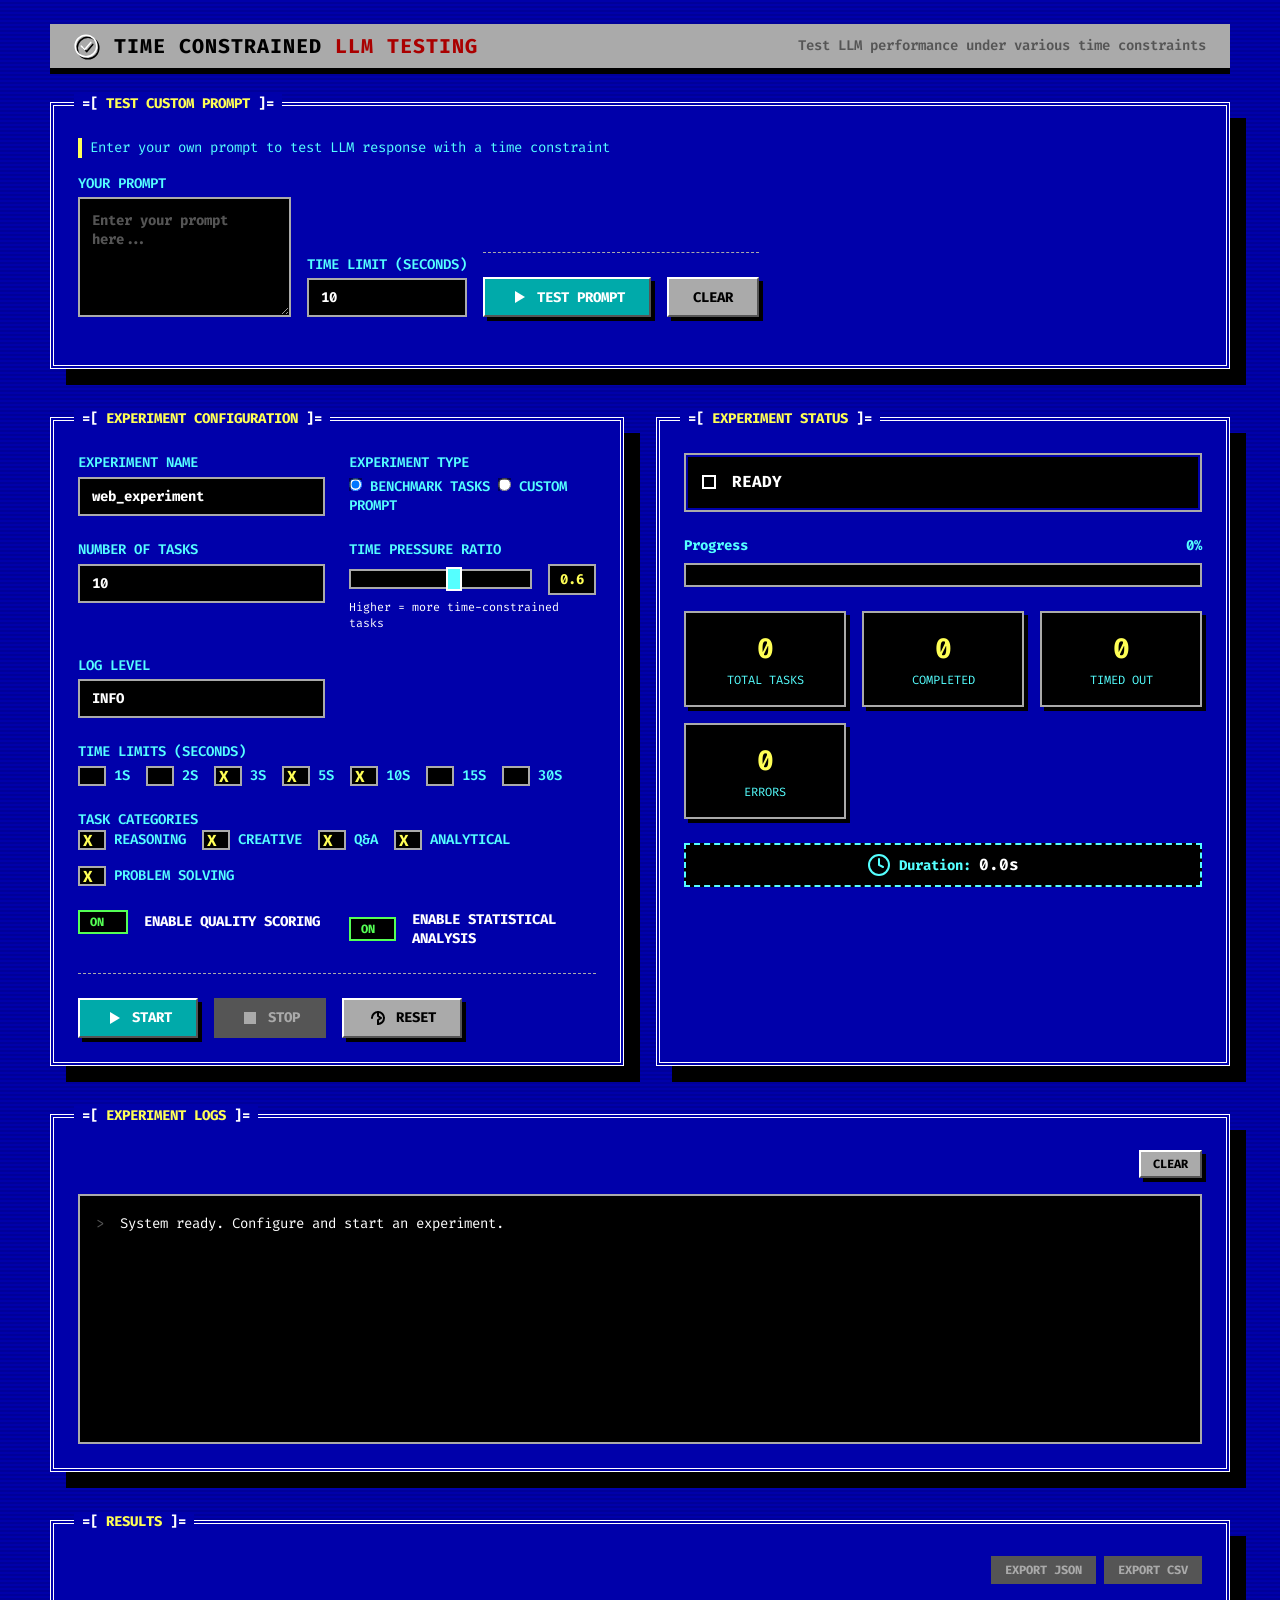
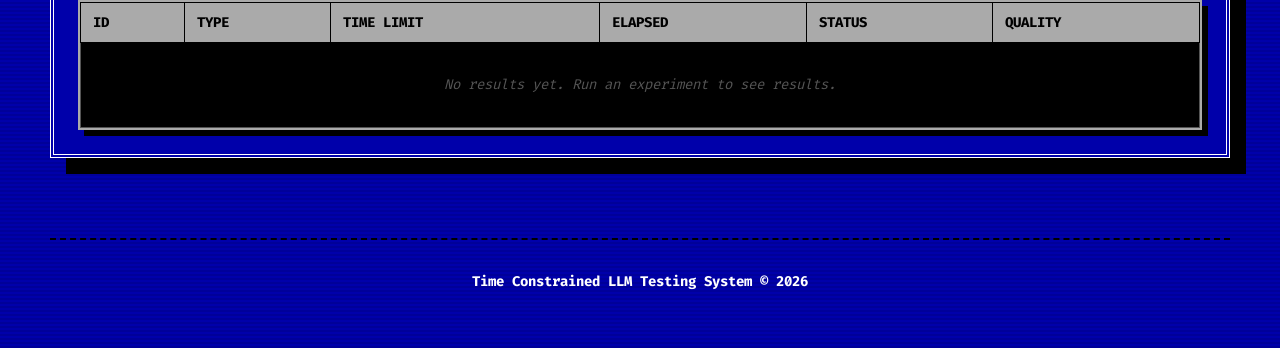
==== commit e0ac9adf: "feat: implement custom prompt experiment feature with toggle UI and backend processing" ====
--- a/templates/experiment.html
+++ b/templates/experiment.html
@@ -71,136 +71,155 @@
             </section>
 
             <section class="panel config-panel" style="grid-row: 2;">
-                <h2 class="panel-title">Experiment Configuration</h2>
-                <form id="experimentForm">
-                    <div class="form-grid">
-                        <div class="form-group">
-                            <label for="experiment_name">Experiment Name</label>
-                            <input type="text" id="experiment_name" name="experiment_name" value="web_experiment" placeholder="Enter experiment name">
-                        </div>
-
-                        <div class="form-group">
-                            <label for="task_count">Number of Tasks</label>
-                            <input type="number" id="task_count" name="task_count" value="10" min="1" max="100">
-                        </div>
-
-                        <div class="form-group">
-                            <label for="time_pressure_ratio">Time Pressure Ratio</label>
-                            <div class="slider-container">
-                                <input type="range" id="time_pressure_ratio" name="time_pressure_ratio" min="0" max="1" step="0.1" value="0.6">
-                                <span class="slider-value" id="pressure_value">0.6</span>
-                            </div>
-                            <small>Higher = more time-constrained tasks</small>
-                        </div>
-
-                        <div class="form-group">
-                            <label for="log_level">Log Level</label>
-                            <select id="log_level" name="log_level">
-                                <option value="DEBUG">DEBUG</option>
-                                <option value="INFO" selected>INFO</option>
-                                <option value="WARNING">WARNING</option>
-                                <option value="ERROR">ERROR</option>
-                            </select>
-                        </div>
-
-                        <div class="form-group full-width">
-                            <label>Time Limits (seconds)</label>
-                            <div class="checkbox-group" id="time_limits">
-                                <label class="checkbox-label">
-                                    <input type="checkbox" name="time_limits" value="1.0">
-                                    <span>1s</span>
-                                </label>
-                                <label class="checkbox-label">
-                                    <input type="checkbox" name="time_limits" value="2.0">
-                                    <span>2s</span>
-                                </label>
-                                <label class="checkbox-label">
-                                    <input type="checkbox" name="time_limits" value="3.0" checked>
-                                    <span>3s</span>
-                                </label>
-                                <label class="checkbox-label">
-                                    <input type="checkbox" name="time_limits" value="5.0" checked>
-                                    <span>5s</span>
-                                </label>
-                                <label class="checkbox-label">
-                                    <input type="checkbox" name="time_limits" value="10.0" checked>
-                                    <span>10s</span>
-                                </label>
-                                <label class="checkbox-label">
-                                    <input type="checkbox" name="time_limits" value="15.0">
-                                    <span>15s</span>
-                                </label>
-                                <label class="checkbox-label">
-                                    <input type="checkbox" name="time_limits" value="30.0">
-                                    <span>30s</span>
-                                </label>
-                            </div>
-                        </div>
-
-                        <div class="form-group full-width">
-                            <label>Task Categories</label>
-                            <div class="checkbox-group" id="task_categories">
-                                <label class="checkbox-label">
-                                    <input type="checkbox" name="task_categories" value="reasoning" checked>
-                                    <span>Reasoning</span>
-                                </label>
-                                <label class="checkbox-label">
-                                    <input type="checkbox" name="task_categories" value="creative" checked>
-                                    <span>Creative</span>
-                                </label>
-                                <label class="checkbox-label">
-                                    <input type="checkbox" name="task_categories" value="qa" checked>
-                                    <span>Q&A</span>
-                                </label>
-                                <label class="checkbox-label">
-                                    <input type="checkbox" name="task_categories" value="analytical" checked>
-                                    <span>Analytical</span>
-                                </label>
-                                <label class="checkbox-label">
-                                    <input type="checkbox" name="task_categories" value="problem_solving" checked>
-                                    <span>Problem Solving</span>
-                                </label>
-                            </div>
-                        </div>
-
-                        <div class="form-group">
-                            <label class="switch-label">
-                                <input type="checkbox" id="quality_scoring_enabled" name="quality_scoring_enabled" checked>
-                                <span class="switch-text">Enable Quality Scoring</span>
-                            </label>
-                        </div>
-
-                        <div class="form-group">
-                            <label class="switch-label">
-                                <input type="checkbox" id="statistical_analysis_enabled" name="statistical_analysis_enabled" checked>
-                                <span class="switch-text">Enable Statistical Analysis</span>
-                            </label>
-                        </div>
-                    </div>
-
-                    <div class="button-group">
-                        <button type="button" id="startBtn" class="btn btn-primary">
-                            <svg width="20" height="20" viewBox="0 0 20 20" fill="none">
-                                <path d="M6 4L16 10L6 16V4Z" fill="currentColor"/>
-                            </svg>
-                            Start
-                        </button>
-                        <button type="button" id="stopBtn" class="btn btn-danger" disabled>
-                            <svg width="20" height="20" viewBox="0 0 20 20" fill="none">
-                                <rect x="4" y="4" width="12" height="12" fill="currentColor"/>
-                            </svg>
-                            Stop
-                        </button>
-                        <button type="button" id="resetBtn" class="btn btn-secondary">
-                            <svg width="20" height="20" viewBox="0 0 20 20" fill="none">
-                                <path d="M4 10C4 6.686 6.686 4 10 4C13.314 4 16 6.686 16 10C16 13.314 13.314 16 10 16" stroke="currentColor" stroke-width="2" stroke-linecap="round"/>
-                                <path d="M10 4V8L13 10L10 12V16" stroke="currentColor" stroke-width="2" stroke-linecap="round" stroke-linejoin="round"/>
-                            </svg>
-                            Reset
-                        </button>
-                    </div>
-                </form>
-            </section>
+                 <h2 class="panel-title">Experiment Configuration</h2>
+                 <form id="experimentForm">
+                     <div class="form-grid">
+                         <div class="form-group">
+                             <label for="experiment_name">Experiment Name</label>
+                             <input type="text" id="experiment_name" name="experiment_name" value="web_experiment" placeholder="Enter experiment name">
+                         </div>
+
+                         <div class="form-group">
+                             <label>Experiment Type</label>
+                             <div class="radio-group">
+                                 <label class="radio-label">
+                                     <input type="radio" name="experiment_type" value="benchmark" checked>
+                                     <span>Benchmark Tasks</span>
+                                 </label>
+                                 <label class="radio-label">
+                                     <input type="radio" name="experiment_type" value="custom_prompt">
+                                     <span>Custom Prompt</span>
+                                 </label>
+                             </div>
+                         </div>
+
+                         <div class="form-group custom-prompt-group" style="display: none;">
+                             <label for="custom_prompt">Custom Prompt</label>
+                             <textarea id="custom_prompt" name="custom_prompt" rows="4" placeholder="Enter your custom prompt here..."></textarea>
+                         </div>
+
+                         <div class="form-group">
+                             <label for="task_count">Number of Tasks</label>
+                             <input type="number" id="task_count" name="task_count" value="10" min="1" max="100">
+                         </div>
+
+                         <div class="form-group">
+                             <label for="time_pressure_ratio">Time Pressure Ratio</label>
+                             <div class="slider-container">
+                                 <input type="range" id="time_pressure_ratio" name="time_pressure_ratio" min="0" max="1" step="0.1" value="0.6">
+                                 <span class="slider-value" id="pressure_value">0.6</span>
+                             </div>
+                             <small>Higher = more time-constrained tasks</small>
+                         </div>
+
+                         <div class="form-group">
+                             <label for="log_level">Log Level</label>
+                             <select id="log_level" name="log_level">
+                                 <option value="DEBUG">DEBUG</option>
+                                 <option value="INFO" selected>INFO</option>
+                                 <option value="WARNING">WARNING</option>
+                                 <option value="ERROR">ERROR</option>
+                             </select>
+                         </div>
+
+                         <div class="form-group full-width">
+                             <label>Time Limits (seconds)</label>
+                             <div class="checkbox-group" id="time_limits">
+                                 <label class="checkbox-label">
+                                     <input type="checkbox" name="time_limits" value="1.0">
+                                     <span>1s</span>
+                                 </label>
+                                 <label class="checkbox-label">
+                                     <input type="checkbox" name="time_limits" value="2.0">
+                                     <span>2s</span>
+                                 </label>
+                                 <label class="checkbox-label">
+                                     <input type="checkbox" name="time_limits" value="3.0" checked>
+                                     <span>3s</span>
+                                 </label>
+                                 <label class="checkbox-label">
+                                     <input type="checkbox" name="time_limits" value="5.0" checked>
+                                     <span>5s</span>
+                                 </label>
+                                 <label class="checkbox-label">
+                                     <input type="checkbox" name="time_limits" value="10.0" checked>
+                                     <span>10s</span>
+                                 </label>
+                                 <label class="checkbox-label">
+                                     <input type="checkbox" name="time_limits" value="15.0">
+                                     <span>15s</span>
+                                 </label>
+                                 <label class="checkbox-label">
+                                     <input type="checkbox" name="time_limits" value="30.0">
+                                     <span>30s</span>
+                                 </label>
+                             </div>
+                         </div>
+
+                         <div class="form-group full-width benchmark-tasks-group">
+                             <label>Task Categories</label>
+                             <div class="checkbox-group" id="task_categories">
+                                 <label class="checkbox-label">
+                                     <input type="checkbox" name="task_categories" value="reasoning" checked>
+                                     <span>Reasoning</span>
+                                 </label>
+                                 <label class="checkbox-label">
+                                     <input type="checkbox" name="task_categories" value="creative" checked>
+                                     <span>Creative</span>
+                                 </label>
+                                 <label class="checkbox-label">
+                                     <input type="checkbox" name="task_categories" value="qa" checked>
+                                     <span>Q&A</span>
+                                 </label>
+                                 <label class="checkbox-label">
+                                     <input type="checkbox" name="task_categories" value="analytical" checked>
+                                     <span>Analytical</span>
+                                 </label>
+                                 <label class="checkbox-label">
+                                     <input type="checkbox" name="task_categories" value="problem_solving" checked>
+                                     <span>Problem Solving</span>
+                                 </label>
+                             </div>
+                         </div>
+
+                         <div class="form-group">
+                             <label class="switch-label">
+                                 <input type="checkbox" id="quality_scoring_enabled" name="quality_scoring_enabled" checked>
+                                 <span class="switch-text">Enable Quality Scoring</span>
+                             </label>
+                         </div>
+
+                         <div class="form-group">
+                             <label class="switch-label">
+                                 <input type="checkbox" id="statistical_analysis_enabled" name="statistical_analysis_enabled" checked>
+                                 <span class="switch-text">Enable Statistical Analysis</span>
+                             </label>
+                         </div>
+                     </div>
+
+                     <div class="button-group">
+                         <button type="button" id="startBtn" class="btn btn-primary">
+                             <svg width="20" height="20" viewBox="0 0 20 20" fill="none">
+                                 <path d="M6 4L16 10L6 16V4Z" fill="currentColor"/>
+                             </svg>
+                             Start
+                         </button>
+                         <button type="button" id="stopBtn" class="btn btn-danger" disabled>
+                             <svg width="20" height="20" viewBox="0 0 20 20" fill="none">
+                                 <rect x="4" y="4" width="12" height="12" fill="currentColor"/>
+                             </svg>
+                             Stop
+                         </button>
+                         <button type="button" id="resetBtn" class="btn btn-secondary">
+                             <svg width="20" height="20" viewBox="0 0 20 20" fill="none">
+                                 <path d="M4 10C4 6.686 6.686 4 10 4C13.314 4 16 6.686 16 10C16 13.314 13.314 16 10 16" stroke="currentColor" stroke-width="2" stroke-linecap="round"/>
+                                 <path d="M10 4V8L13 10L10 12V16" stroke="currentColor" stroke-width="2" stroke-linecap="round" stroke-linejoin="round"/>
+                             </svg>
+                             Reset
+                         </button>
+                     </div>
+                 </form>
+             </section>
 
             <section class="panel status-panel" style="grid-row: 2;">
                 <h2 class="panel-title">Experiment Status</h2>
